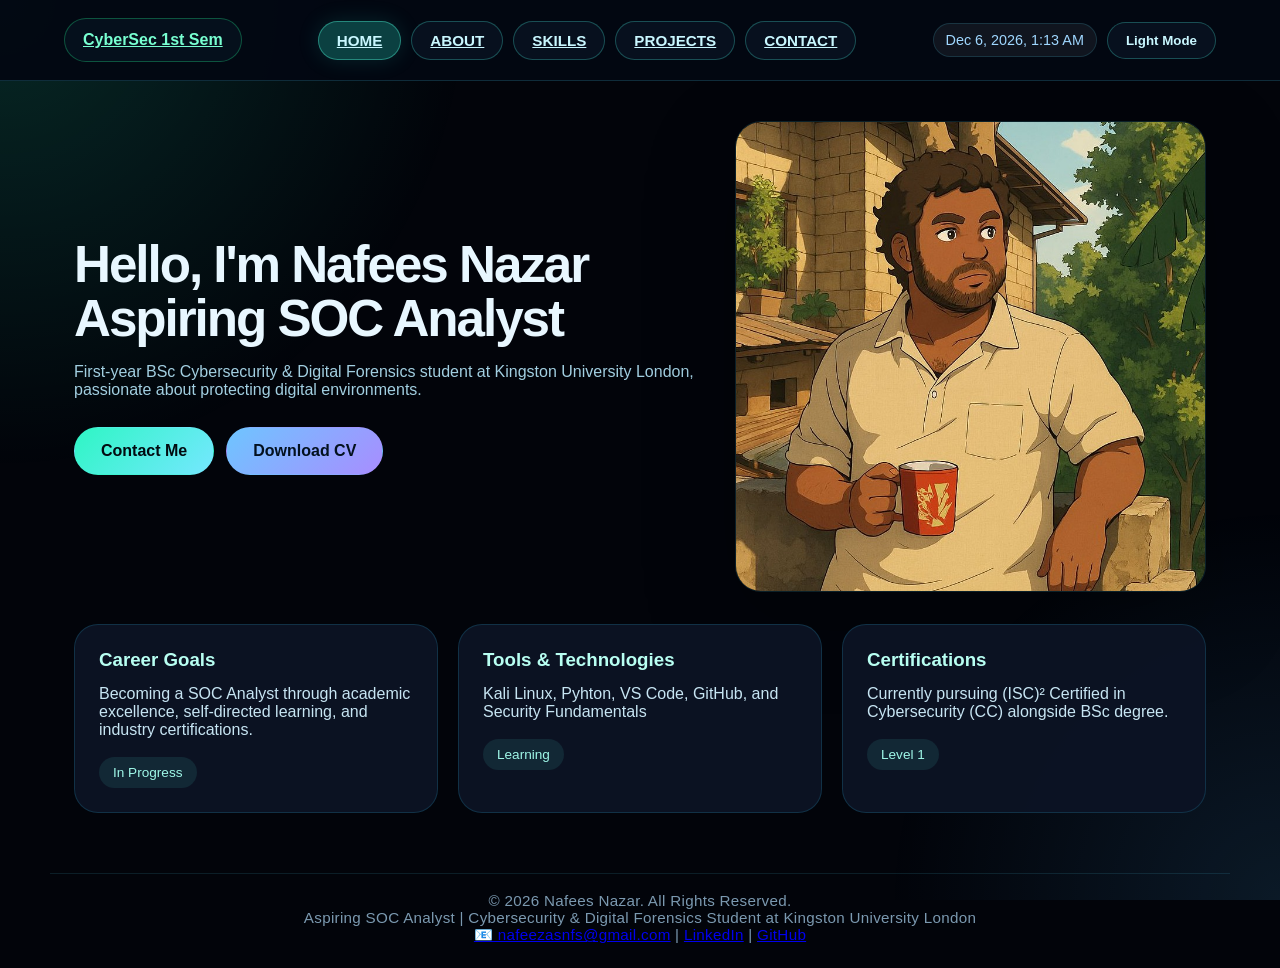
==== index.html @ 64b4a7b0 "finalized the responsive for tab and mobile view" ====
﻿<!DOCTYPE html>
<html lang="en">

<head>
    <meta charset="UTF-8">
    <meta name="viewport" content="width=device-width, initial-scale=1.0">
    <title>Cybersecurity Portfolio - Home</title>
    <link rel="stylesheet" href="./Assets/CSS/style.css">
</head>

<body>
    <header class="navbar-container">
        <nav class="nav_bar">
            <a class="brand" href="home.html">CyberSec 1st Sem</a>
            <button id="menu-toggle" class="menu-toggle" aria-label="Toggle navigation" aria-expanded="false" aria-controls="site-nav">
                <span class="hamburger" aria-hidden="true"></span>
            </button>
            <div class="tab-buttons">
                <a class="tab-button active" aria-current="page" href="home.html">HOME</a>
                <a class="tab-button" href="about.html">ABOUT</a>
                <a class="tab-button" href="skills.html">SKILLS</a>
                <a class="tab-button" href="projects.html">PROJECTS</a>
                <a class="tab-button" href="contact.html">CONTACT</a>
            </div>
            <div class="nav-meta">
                <span id="live-time" class="live-time"></span>
                <button id="theme-toggle" class="theme-button" type="button">Light Mode</button>
            </div>
        </nav>
    </header>
    <div id="nav-overlay" class="nav-overlay" hidden></div>

    <main>
        <section class="hero-section">
            <div class="hero-content">
                <h1>Hello, I'm Nafees Nazar Aspiring SOC Analyst</h1>
                <p>First-year BSc Cybersecurity & Digital Forensics student at Kingston University London, passionate about protecting digital environments.</p>
                <div class="hero-buttons">
                    <a href="contact.html" class="primary-button">Contact Me</a>
                    <a href="Assets/Docs/Nafees_Nazar_CV.docx" class="primary-button secondary-button" download>Download CV</a>
                </div>
            </div>
            <div class="hero-image">
                <img src="Assets/IMG/hero.jpeg" alt="Cybersecurity hero image">
            </div>
        </section>
        <section class="overview-grid">
            <article class="overview-card">
                <h3>Career Goals</h3>
                <p>Becoming a SOC Analyst through academic excellence, self-directed learning, and industry certifications.</p>
                <span class="status-chip">In Progress</span>
            </article>
            <article class="overview-card">
                <h3>Tools & Technologies</h3>
                <p>Kali Linux, Pyhton, VS Code, GitHub, and Security Fundamentals</p>
                <span class="status-chip">Learning</span>
            </article>
            <article class="overview-card">
                <h3>Certifications</h3>
                <p>Currently pursuing (ISC)² Certified in Cybersecurity (CC) alongside BSc degree.</p>
                <span class="status-chip">Level 1</span>
            </article>
        </section>
    </main>

    <footer class="footer">
        <div class="footer-inner">
            <div>
                <p>© 2026 Nafees Nazar. All Rights Reserved.</p>
                <p>Aspiring SOC Analyst | Cybersecurity & Digital Forensics Student at Kingston University London</p>
                <p><a href="mailto:nafeezasnfs@gmail.com">📧 nafeezasnfs@gmail.com</a>  |  
                    <a href="https://linkedin.com/in/nafees-nazar-575b88280" target="_blank" rel="noreferrer">LinkedIn</a>  |  
                    <a href="https://github.com/M-Nafees-Cyber" target="_blank" rel="noreferrer">GitHub</a></p>
            </div>
        </div>
    </footer>

    <script src="./Assets/JS/script.js"></script>
</body>

</html>
---- Assets/CSS/style.css ----
﻿* {
    box-sizing: border-box;
    margin: 0;
    padding: 0;
}

body {
    font-family: 'Ubuntu', sans-serif;
    background: #02040a;
    color: #e8f7ff;
    min-height: 100vh;
    display: flex;
    flex-direction: column;
    overflow-x: hidden;
    scroll-behavior: smooth;
    transition: background 0.4s ease, color 0.4s ease;
}

main {
    flex: 1;
}

body::before {
    content: '';
    position: fixed;
    inset: 0;
    background: radial-gradient(circle at top left, rgba(39, 255, 201, 0.15), transparent 30%),
                radial-gradient(circle at bottom right, rgba(82, 184, 255, 0.12), transparent 25%);
    pointer-events: none;
    transition: background 0.4s ease;
}

body.light-theme {
    background: linear-gradient(180deg, #f8fbff 0%, #dfe8f7 100%);
    color: #0f1729;
}

body.light-theme::before {
    background: radial-gradient(circle at top left, rgba(38, 134, 209, 0.12), transparent 32%),
                radial-gradient(circle at bottom right, rgba(58, 105, 153, 0.12), transparent 30%);
}

body.light-theme .navbar-container {
    background: rgba(255, 255, 255, 0.95);
    border-bottom-color: rgba(38, 130, 190, 0.18);
}

body.light-theme .brand {
    background: #e7f4ff;
    color: #0f3f57;
    border-color: rgba(74, 179, 223, 0.35);
}

body.light-theme .tab-button,
body.light-theme .theme-button,
body.light-theme .tab-link-button,
body.light-theme .primary-button {
    background: rgba(255, 255, 255, 0.92);
    color: #0f1729;
    border-color: rgba(74, 179, 223, 0.28);
}

body.light-theme .tab-button.active {
    background: rgba(181, 224, 245, 0.35);
}

body.light-theme .live-time {
    background: rgba(255, 255, 255, 0.95);
    color: #214b61;
    border-color: rgba(74, 179, 223, 0.2);
}

body.light-theme .tab-button:hover,
body.light-theme .theme-button:hover,
body.light-theme .primary-button:hover,
body.light-theme .tab-link-button:hover {
    background: rgba(74, 179, 223, 0.18);
    box-shadow: 0 0 12px rgba(74, 179, 223, 0.18);
}

body.light-theme .overview-card,
body.light-theme .info-card,
body.light-theme .skill-card,
body.light-theme .project-card,
body.light-theme .contact-form,
body.light-theme .contact-link,
body.light-theme .code-card {
    background: rgba(255, 255, 255, 0.94);
    border-color: rgba(74, 179, 223, 0.16);
    color: #0f1729;
    box-shadow: 0 10px 30px rgba(15, 23, 42, 0.08);
}

body.light-theme .overview-card h3,
body.light-theme .info-card h3,
body.light-theme .skill-card h3,
body.light-theme .project-card h3,
body.light-theme .section-heading h2,
body.light-theme .hero-content h1 {
    color: #0b3b56;
}

body.light-theme .overview-card p,
body.light-theme .info-card p,
body.light-theme .skill-card p,
body.light-theme .project-card p,
body.light-theme .hero-content p,
body.light-theme .section-heading p,
body.light-theme .contact-form label,
body.light-theme .contact-form input,
body.light-theme .contact-form textarea,
body.light-theme .contact-link {
    color: #314a5d;
}

body.light-theme .contact-form input,
body.light-theme .contact-form textarea {
    background: #f8fbff;
    border-color: rgba(74, 179, 223, 0.22);
}

body.light-theme .status-chip {
    background: rgba(74, 179, 223, 0.14);
    color: #0f5c7e;
}

body.light-theme .footer {
    color: #415766;
    border-top-color: rgba(74, 179, 223, 0.12);
}

img {
    max-width: 100%;
    display: block;
}

.navbar-container {
    position: sticky;
    top: 0;
    z-index: 20;
    background: rgba(3, 8, 18, 0.95);
    border-bottom: 1px solid rgba(72, 210, 240, 0.18);
}

.nav_bar {
    display: flex;
    flex-wrap: wrap;
    align-items: center;
    justify-content: space-between;
    gap: 1rem;
    max-width: 1200px;
    margin: 0 auto;
    padding: 18px 24px;
}

/* Mobile/tablet menu toggle - hidden on desktop */
.menu-toggle {
    display: none;
    background: transparent;
    border: 1px solid rgba(255,255,255,0.06);
    color: inherit;
    padding: 8px 10px;
    font-size: 1.25rem;
    border-radius: 8px;
    cursor: pointer;
}

/* Default: ensure tab-buttons visible on desktop */
.tab-buttons { display: flex; }

/* When nav is open on small screens show items (controlled below) */
.nav_bar.open .tab-buttons {
    display: flex;
}

/* Slight layout tweaks for medium/small screens (tablet+mobile) */
@media (max-width: 900px) {
    .menu-toggle {
        display: inline-flex !important;
        align-items: center;
        justify-content: center;
    }

    /* Hide the regular inline nav and convert to stacked panel */
    .tab-buttons {
        display: none;
        width: 100%;
        flex-direction: column;
        gap: 10px;
        margin-top: 12px;
        overflow: hidden;
        max-height: 0;
        transition: max-height 360ms cubic-bezier(.2,.9,.2,1);
    }

    .nav_bar.open .tab-buttons {
        max-height: 520px; /* allows slide-down */
        padding: 12px 0 10px;
        box-shadow: 0 18px 44px rgba(2,8,18,0.62);
        border-radius: 12px;
        background: linear-gradient(180deg, rgba(3,8,18,0.98), rgba(3,8,18,0.92));
        border: 1px solid rgba(72,210,240,0.06);
    }

    .nav_meta,
    .nav-meta {
        display: flex;
        gap: 8px;
        align-items: center;
    }

    .nav_bar {
        align-items: flex-start;
    }

    /* Staggered reveal for nav items */
    .tab-buttons a,
    .tab-buttons button {
        opacity: 0;
        transform: translateY(-6px) scale(0.99);
        transition: transform 320ms cubic-bezier(.2,.9,.2,1), opacity 260ms ease;
        padding: 12px 16px;
        border-radius: 10px;
        background: transparent;
    }

    .nav_bar.open .tab-buttons a,
    .nav_bar.open .tab-buttons button {
        opacity: 1;
        transform: translateY(0) scale(1);
    }

    .nav_bar.open .tab-buttons a:nth-child(1){ transition-delay: 80ms; }
    .nav_bar.open .tab-buttons a:nth-child(2){ transition-delay: 140ms; }
    .nav_bar.open .tab-buttons a:nth-child(3){ transition-delay: 200ms; }
    .nav_bar.open .tab-buttons a:nth-child(4){ transition-delay: 260ms; }
    .nav_bar.open .tab-buttons a:nth-child(5){ transition-delay: 320ms; }
}

@media (max-width: 480px) {
    main {
        padding: 28px 16px 48px;
    }

    .hero-content h1 {
        font-size: clamp(1.6rem, 5vw, 2.4rem);
    }

    .primary-button,
    .tab-button {
        padding: 12px 16px;
        font-size: 0.95rem;
    }
}

.brand {
    background: #05101c;
    border: 1px solid rgba(30, 211, 130, 0.35);
    color: #78ffd1;
    font-size: 1rem;
    font-weight: 700;
    padding: 12px 18px;
    border-radius: 999px;
    cursor: pointer;
}

.tab-buttons {
    display: flex;
    flex-wrap: wrap;
    gap: 10px;
    justify-content: center;
}

.nav-meta {
    display: flex;
    align-items: center;
    gap: 10px;
}

.live-time {
    font-size: 0.9rem;
    color: #9fd7ff;
    padding: 8px 12px;
    border-radius: 999px;
    background: rgba(255, 255, 255, 0.06);
    border: 1px solid rgba(72, 210, 240, 0.16);
}

.tab-button,
.theme-button,
.tab-link-button,
.primary-button {
    border-radius: 999px;
    border: 1px solid rgba(67, 226, 210, 0.3);
    background: rgba(9, 19, 33, 0.82);
    color: #c9f7ff;
    cursor: pointer;
    transition: transform 0.2s ease, background 0.2s ease, box-shadow 0.2s ease;
}

.tab-button {
    padding: 10px 18px;
    font-size: 0.95rem;
    font-weight: 600;
}

.tab-button.active,
.tab-button:hover,
.theme-button:hover,
.primary-button:hover,
.tab-link-button:hover {
    background: rgba(38, 210, 190, 0.18);
    box-shadow: 0 0 22px rgba(38, 210, 190, 0.15);
}

.tab-button.active {
    background: rgba(38, 210, 190, 0.28);
    border-color: rgba(78, 245, 212, 0.4);
}

.theme-button {
    padding: 10px 18px;
    font-weight: 700;
}

.overview-grid {
    display: grid;
    grid-template-columns: repeat(3, minmax(220px, 1fr));
    gap: 20px;
    margin-top: 32px;
}

.overview-card {
    background: rgba(12, 20, 36, 0.95);
    border: 1px solid rgba(45, 190, 230, 0.18);
    border-radius: 24px;
    padding: 24px;
}

.overview-card h3 {
    margin-bottom: 14px;
    color: #b8fff2;
}

.overview-card p {
    color: #c7e5f3;
}

.status-chip {
    display: inline-flex;
    margin-top: 18px;
    padding: 8px 14px;
    border-radius: 999px;
    font-size: 0.85rem;
    background: rgba(66, 199, 184, 0.12);
    color: #9ff7e8;
}

.contact-links {
    display: flex;
    flex-wrap: wrap;
    gap: 12px;
    margin-bottom: 22px;
}

.contact-link {
    display: inline-flex;
    align-items: center;
    padding: 10px 16px;
    border-radius: 999px;
    background: rgba(33, 55, 79, 0.92);
    color: #9bf0ff;
    text-decoration: none;
    border: 1px solid rgba(59, 184, 223, 0.22);
}

.code-card {
    background: rgba(3, 9, 18, 0.94);
    border: 1px solid rgba(36, 146, 200, 0.18);
    border-radius: 20px;
    padding: 22px;
    margin-top: 28px;
}

.code-card pre {
    margin: 0;
    color: #7ef8fd;
    font-family: 'Courier New', monospace;
    font-size: 0.95rem;
    line-height: 1.5;
}

main {
    max-width: 1180px;
    margin: 0 auto;
    padding: 40px 24px 60px;
    position: relative;
}

.tab-section {
    display: none;
    opacity: 0;
    transform: translateY(16px);
    transition: opacity 0.3s ease, transform 0.3s ease;
}

.tab-section.active {
    display: block;
    opacity: 1;
    transform: translateY(0);
}

.hero-section {
    display: grid;
    grid-template-columns: 1.2fr 0.9fr;
    gap: 2rem;
    align-items: center;
}

.hero-content h1 {
    font-size: clamp(2.2rem, 4vw, 3.4rem);
    margin-bottom: 18px;
    line-height: 1.05;
    letter-spacing: -0.04em;
}

.hero-content p {
    max-width: 620px;
    margin-bottom: 28px;
    color: #a2cfe1;
}

.primary-button,
.tab-link-button {
    padding: 14px 26px;
    font-weight: 700;
    color: #020b10;
    background: linear-gradient(135deg, #2ef6c4 0%, #75e7ff 100%);
    border-color: transparent;
    text-decoration: none;
    display: inline-flex;
    align-items: center;
    justify-content: center;
}

.hero-buttons {
    display: flex;
    flex-wrap: wrap;
    gap: 12px;
}

.secondary-button {
    background: linear-gradient(135deg, #6ec5ff 0%, #a88dff 100%);
    color: #03111f;
}

.hero-image {
    border-radius: 26px;
    overflow: hidden;
    box-shadow: 0 28px 90px rgba(0, 0, 0, 0.25);
    border: 1px solid rgba(56, 163, 178, 0.18);
}

.hero-image img {
    display: block;
    width: 100%;
    height: auto;
    object-fit: cover;
}

.section-heading h2 {
    font-size: 2rem;
    margin-bottom: 10px;
    color: #d8ffff;
}

.section-heading p {
    max-width: 760px;
    color: #8faec8;
    margin-bottom: 10px;
}

.info-section {
    margin-top: 50px;
}

.info-grid,
.skill-grid,
.project-grid {
    display: grid;
    gap: 20px;
}

.info-grid {
    grid-template-columns: repeat(2, minmax(220px, 1fr));
}

.skill-grid,
.project-grid {
    grid-template-columns: repeat(3, minmax(220px, 1fr));
}

.info-card,
.skill-card,
.project-card,
.contact-form {
    background: rgba(8, 15, 28, 0.9);
    border: 1px solid rgba(50, 163, 191, 0.14);
    border-radius: 24px;
    padding: 24px;
    box-shadow: 0 20px 60px rgba(0, 0, 0, 0.26);
}

.info-card h3,
.skill-card h3,
.project-card h3 {
    margin-bottom: 14px;
    color: #8ef2d7;
}

.info-card p,
.skill-card p,
.project-card p {
    color: #c7dfee;
}

.contact-section {
    margin-top: 50px;
}

.contact-form {
    display: grid;
    gap: 18px;
    max-width: 680px;
}

.contact-form label {
    font-weight: 700;
    color: #d3f4ff;
}

.contact-form input,
.contact-form textarea {
    width: 100%;
    border: 1px solid rgba(255, 255, 255, 0.08);
    border-radius: 16px;
    background: rgba(2, 8, 18, 0.95);
    color: #eef4ff;
    padding: 16px 18px;
    font-size: 1rem;
}

.contact-form input:focus,
.contact-form textarea:focus {
    outline: none;
    border-color: #35f4d0;
    box-shadow: 0 0 0 3px rgba(53, 244, 208, 0.15);
}

/* Final override media rules to ensure mobile nav hides/shows correctly
   (placed at end so they override earlier non-media rules) */
@media (max-width: 880px) {
    .tab-buttons {
        display: none !important;
    }

    .nav_bar.open .tab-buttons {
        display: flex !important;
        width: 100%;
        flex-direction: column;
        gap: 10px;
        margin-top: 12px;
        padding-bottom: 8px;
    }

    .nav_bar.open .tab-buttons a,
    .nav_bar.open .tab-buttons button {
        width: 100%;
        text-align: center;
        padding: 10px 14px;
    }

    .menu-toggle {
        order: 2;
        margin-left: 8px;
    }

    @keyframes navFadeIn {
        from { opacity: 0; transform: translateY(-6px); }
        to { opacity: 1; transform: translateY(0); }
    }

    .nav_bar.open .tab-buttons {
        animation: navFadeIn 180ms ease;
    }
}

.menu-toggle {
    width: 44px;
    height: 40px;
    display: none; /* hidden by default; shown only on <=1024px */
    align-items: center;
    justify-content: center;
    background: transparent;
    border: 1px solid rgba(255,255,255,0.06);
    border-radius: 10px;
    transition: transform 200ms ease, box-shadow 200ms ease, background 150ms ease;
    -webkit-tap-highlight-color: transparent;
}

.menu-toggle .hamburger {
    position: relative;
    display: block;
    width: 20px;
    height: 2px;
    background-color: #c9f7ff;
    transition: background-color 180ms ease;
}

.menu-toggle .hamburger::before,
.menu-toggle .hamburger::after {
    content: '';
    position: absolute;
    left: 0;
    width: 100%;
    height: 2px;
    background-color: #c9f7ff;
    transition: transform 220ms ease, opacity 180ms ease, background-color 180ms ease;
}

.menu-toggle .hamburger::before { top: -7px; }
.menu-toggle .hamburger::after { top: 7px; }

.menu-toggle.open .hamburger { background: transparent; }
.menu-toggle.open .hamburger::before { transform: translateY(7px) rotate(45deg); }
.menu-toggle.open .hamburger::after { transform: translateY(-7px) rotate(-45deg); }

.nav-overlay {
    position: fixed;
    inset: 0;
    background: rgba(3, 8, 18, 0.6);
    z-index: 14;
    opacity: 0;
    visibility: hidden;
    pointer-events: none;
    transition: opacity 220ms ease, visibility 220ms ease;
}
.nav-overlay.open {
    opacity: 1;
    visibility: visible;
    pointer-events: auto;
}

.menu-toggle:active { transform: scale(0.98); }
.menu-toggle:focus { outline: 2px solid rgba(46, 198, 170, 0.18); box-shadow: 0 4px 18px rgba(46,198,170,0.08); }

/* Ensure overlay sits behind sticky nav but above page */
.navbar-container { z-index: 20; }


.form-message {
    opacity: 0;
    color: #7af2b0;
    transition: opacity 0.25s ease;
}

.form-message.visible {
    opacity: 1;
}

.footer {
    margin: 0 auto;
    max-width: 1180px;
    width: calc(100% - 32px);
    padding: 18px 24px 24px;
    color: #7b99b0;
    border-top: 1px solid rgba(72, 210, 240, 0.12);
    margin-top: auto;
    text-align: center;
}

.footer p {
    margin: 0;
    font-size: 0.95rem;
    letter-spacing: 0.02em;
}

@media (max-width: 960px) {
    .hero-section,
    .overview-grid,
    .info-grid,
    .skill-grid,
    .project-grid {
        grid-template-columns: 1fr;
    }
}

@media (max-width: 640px) {
    .nav_bar {
        flex-direction: column;
        align-items: stretch;
    }

    .tab-buttons {
        justify-content: center;
    }

    .theme-button {
        width: 100%;
    }
}
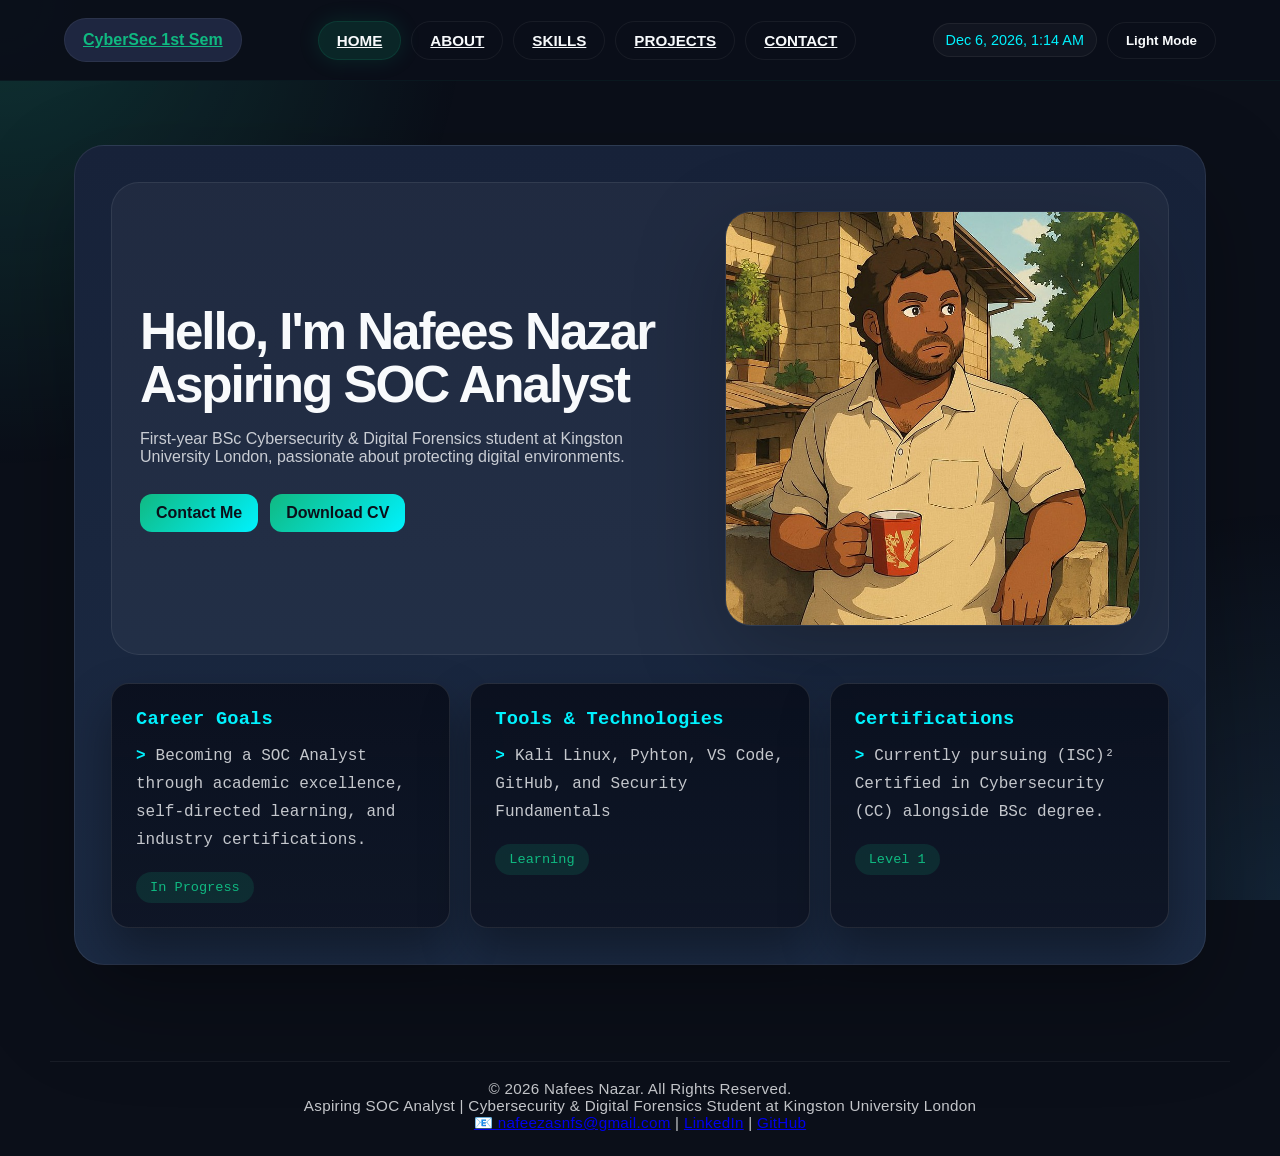
==== commit e3437b26: "Upgraded the cards" ====
--- a/index.html
+++ b/index.html
@@ -31,6 +31,7 @@
     <div id="nav-overlay" class="nav-overlay" hidden></div>
 
     <main>
+        <div class="page-card">
         <section class="hero-section">
             <div class="hero-content">
                 <h1>Hello, I'm Nafees Nazar Aspiring SOC Analyst</h1>
@@ -61,6 +62,7 @@
                 <span class="status-chip">Level 1</span>
             </article>
         </section>
+        </div>
     </main>
 
     <footer class="footer">
--- a/Assets/CSS/style.css
+++ b/Assets/CSS/style.css
@@ -4,10 +4,66 @@
     padding: 0;
 }
 
+/* Theme variables: default = Dark Theme per user palette */
+:root {
+    --bg: #0B0F19; /* Deep Slate */
+    --surface: #1E2640; /* Navy Gray */
+    --card: #1E2640;
+    --text: #F8FAFC; /* Crisp White */
+    --muted-text: rgba(248,250,252,0.78);
+    --accent: #00F2FE; /* Mint Green (cyan) */
+    --accent-2: #10B981; /* Mint Green (emerald) */
+    --nav-bg: rgba(11,15,25,0.96);
+    --nav-border: rgba(16,185,129,0.06);
+    --brand-bg: var(--surface);
+    --brand-text: var(--accent-2);
+    --button-text: #0B0F19;
+    --card-shadow: rgba(0,0,0,0.45);
+    --accent-bg: rgba(0,242,254,0.12);
+    --accent-2-bg: rgba(16,185,129,0.14);
+    --muted-bg: rgba(255,255,255,0.03);
+    --muted-border: rgba(255,255,255,0.06);
+    --accent-outline: rgba(16,185,129,0.18);
+    --bg-decor-1: rgba(39,255,201,0.15);
+    --bg-decor-2: rgba(82,184,255,0.12);
+    --large-shadow-color: rgba(0,0,0,0.25);
+    --overlay-bg: rgba(3,8,18,0.6);
+    --focus-outline: rgba(46,198,170,0.18);
+    --focus-shadow: rgba(46,198,170,0.08);
+}
+
+/* Light theme overrides (user palette) */
+.light-theme {
+    --bg: #F4F6F9; /* Ice Gray */
+    --surface: #FFFFFF; /* Pure White */
+    --card: #FFFFFF;
+    --text: #0F172A; /* Dark Ink */
+    --muted-text: rgba(15,23,42,0.72);
+    --accent: #059669; /* Secure Emerald */
+    --accent-2: #059669;
+    --nav-bg: rgba(244,246,249,0.98);
+    --nav-border: rgba(5,150,105,0.06);
+    --brand-bg: var(--surface);
+    --brand-text: var(--accent);
+    --button-text: #FFFFFF;
+    --card-shadow: rgba(15,23,42,0.06);
+    --accent-bg: rgba(5,150,105,0.12);
+    --accent-2-bg: rgba(5,150,105,0.14);
+    --muted-bg: rgba(15,23,42,0.03);
+    --muted-border: rgba(15,23,42,0.06);
+    --accent-outline: rgba(5,150,105,0.12);
+    --bg-decor-1: rgba(5,150,105,0.06);
+    --bg-decor-2: rgba(82,184,255,0.04);
+    --large-shadow-color: rgba(15,23,42,0.06);
+    --overlay-bg: rgba(15,23,42,0.6);
+    --focus-outline: rgba(5,150,105,0.12);
+    --focus-shadow: rgba(5,150,105,0.06);
+}
+
 body {
     font-family: 'Ubuntu', sans-serif;
-    background: #02040a;
-    color: #e8f7ff;
+    background: var(--bg);
+    color: var(--text);
     min-height: 100vh;
     display: flex;
     flex-direction: column;
@@ -24,110 +80,12 @@
     content: '';
     position: fixed;
     inset: 0;
-    background: radial-gradient(circle at top left, rgba(39, 255, 201, 0.15), transparent 30%),
-                radial-gradient(circle at bottom right, rgba(82, 184, 255, 0.12), transparent 25%);
+    background: radial-gradient(circle at top left, var(--bg-decor-1), transparent 30%),
+                radial-gradient(circle at bottom right, var(--bg-decor-2), transparent 25%);
     pointer-events: none;
     transition: background 0.4s ease;
 }
-
-body.light-theme {
-    background: linear-gradient(180deg, #f8fbff 0%, #dfe8f7 100%);
-    color: #0f1729;
-}
-
-body.light-theme::before {
-    background: radial-gradient(circle at top left, rgba(38, 134, 209, 0.12), transparent 32%),
-                radial-gradient(circle at bottom right, rgba(58, 105, 153, 0.12), transparent 30%);
-}
-
-body.light-theme .navbar-container {
-    background: rgba(255, 255, 255, 0.95);
-    border-bottom-color: rgba(38, 130, 190, 0.18);
-}
-
-body.light-theme .brand {
-    background: #e7f4ff;
-    color: #0f3f57;
-    border-color: rgba(74, 179, 223, 0.35);
-}
-
-body.light-theme .tab-button,
-body.light-theme .theme-button,
-body.light-theme .tab-link-button,
-body.light-theme .primary-button {
-    background: rgba(255, 255, 255, 0.92);
-    color: #0f1729;
-    border-color: rgba(74, 179, 223, 0.28);
-}
-
-body.light-theme .tab-button.active {
-    background: rgba(181, 224, 245, 0.35);
-}
-
-body.light-theme .live-time {
-    background: rgba(255, 255, 255, 0.95);
-    color: #214b61;
-    border-color: rgba(74, 179, 223, 0.2);
-}
-
-body.light-theme .tab-button:hover,
-body.light-theme .theme-button:hover,
-body.light-theme .primary-button:hover,
-body.light-theme .tab-link-button:hover {
-    background: rgba(74, 179, 223, 0.18);
-    box-shadow: 0 0 12px rgba(74, 179, 223, 0.18);
-}
-
-body.light-theme .overview-card,
-body.light-theme .info-card,
-body.light-theme .skill-card,
-body.light-theme .project-card,
-body.light-theme .contact-form,
-body.light-theme .contact-link,
-body.light-theme .code-card {
-    background: rgba(255, 255, 255, 0.94);
-    border-color: rgba(74, 179, 223, 0.16);
-    color: #0f1729;
-    box-shadow: 0 10px 30px rgba(15, 23, 42, 0.08);
-}
-
-body.light-theme .overview-card h3,
-body.light-theme .info-card h3,
-body.light-theme .skill-card h3,
-body.light-theme .project-card h3,
-body.light-theme .section-heading h2,
-body.light-theme .hero-content h1 {
-    color: #0b3b56;
-}
-
-body.light-theme .overview-card p,
-body.light-theme .info-card p,
-body.light-theme .skill-card p,
-body.light-theme .project-card p,
-body.light-theme .hero-content p,
-body.light-theme .section-heading p,
-body.light-theme .contact-form label,
-body.light-theme .contact-form input,
-body.light-theme .contact-form textarea,
-body.light-theme .contact-link {
-    color: #314a5d;
-}
-
-body.light-theme .contact-form input,
-body.light-theme .contact-form textarea {
-    background: #f8fbff;
-    border-color: rgba(74, 179, 223, 0.22);
-}
-
-body.light-theme .status-chip {
-    background: rgba(74, 179, 223, 0.14);
-    color: #0f5c7e;
-}
-
-body.light-theme .footer {
-    color: #415766;
-    border-top-color: rgba(74, 179, 223, 0.12);
-}
+/* Deprecated light-theme specifics removed — color palette now driven by CSS variables above */
 
 img {
     max-width: 100%;
@@ -138,8 +96,8 @@
     position: sticky;
     top: 0;
     z-index: 20;
-    background: rgba(3, 8, 18, 0.95);
-    border-bottom: 1px solid rgba(72, 210, 240, 0.18);
+    background: var(--nav-bg);
+    border-bottom: 1px solid var(--nav-border);
 }
 
 .nav_bar {
@@ -157,14 +115,13 @@
 .menu-toggle {
     display: none;
     background: transparent;
-    border: 1px solid rgba(255,255,255,0.06);
+    border: 1px solid var(--muted-border);
     color: inherit;
     padding: 8px 10px;
     font-size: 1.25rem;
     border-radius: 8px;
     cursor: pointer;
 }
-
 /* Default: ensure tab-buttons visible on desktop */
 .tab-buttons { display: flex; }
 
@@ -196,10 +153,10 @@
     .nav_bar.open .tab-buttons {
         max-height: 520px; /* allows slide-down */
         padding: 12px 0 10px;
-        box-shadow: 0 18px 44px rgba(2,8,18,0.62);
+        box-shadow: 0 18px 44px var(--card-shadow);
         border-radius: 12px;
-        background: linear-gradient(180deg, rgba(3,8,18,0.98), rgba(3,8,18,0.92));
-        border: 1px solid rgba(72,210,240,0.06);
+        background: var(--nav-bg);
+        border: 1px solid var(--nav-border);
     }
 
     .nav_meta,
@@ -254,9 +211,9 @@
 }
 
 .brand {
-    background: #05101c;
-    border: 1px solid rgba(30, 211, 130, 0.35);
-    color: #78ffd1;
+    background: var(--brand-bg);
+    border: 1px solid var(--muted-border);
+    color: var(--brand-text);
     font-size: 1rem;
     font-weight: 700;
     padding: 12px 18px;
@@ -279,11 +236,11 @@
 
 .live-time {
     font-size: 0.9rem;
-    color: #9fd7ff;
+    color: var(--accent);
     padding: 8px 12px;
     border-radius: 999px;
-    background: rgba(255, 255, 255, 0.06);
-    border: 1px solid rgba(72, 210, 240, 0.16);
+    background: var(--muted-bg);
+    border: 1px solid var(--muted-border);
 }
 
 .tab-button,
@@ -291,11 +248,11 @@
 .tab-link-button,
 .primary-button {
     border-radius: 999px;
-    border: 1px solid rgba(67, 226, 210, 0.3);
-    background: rgba(9, 19, 33, 0.82);
-    color: #c9f7ff;
+    border: 1px solid var(--muted-border);
+    background: transparent;
+    color: var(--text);
     cursor: pointer;
-    transition: transform 0.2s ease, background 0.2s ease, box-shadow 0.2s ease;
+    transition: transform 0.18s ease, background 260ms ease, box-shadow 200ms ease;
 }
 
 .tab-button {
@@ -309,13 +266,13 @@
 .theme-button:hover,
 .primary-button:hover,
 .tab-link-button:hover {
-    background: rgba(38, 210, 190, 0.18);
-    box-shadow: 0 0 22px rgba(38, 210, 190, 0.15);
+    background: var(--accent-bg);
+    box-shadow: 0 0 22px var(--accent-2-bg);
 }
 
 .tab-button.active {
-    background: rgba(38, 210, 190, 0.28);
-    border-color: rgba(78, 245, 212, 0.4);
+    background: var(--accent-2-bg);
+    border-color: var(--accent-2-bg);
 }
 
 .theme-button {
@@ -331,19 +288,19 @@
 }
 
 .overview-card {
-    background: rgba(12, 20, 36, 0.95);
-    border: 1px solid rgba(45, 190, 230, 0.18);
+    background: var(--card);
+    border: 1px solid var(--muted-border);
     border-radius: 24px;
     padding: 24px;
 }
 
 .overview-card h3 {
     margin-bottom: 14px;
-    color: #b8fff2;
+    color: var(--accent-2);
 }
 
 .overview-card p {
-    color: #c7e5f3;
+    color: var(--muted-text);
 }
 
 .status-chip {
@@ -352,8 +309,8 @@
     padding: 8px 14px;
     border-radius: 999px;
     font-size: 0.85rem;
-    background: rgba(66, 199, 184, 0.12);
-    color: #9ff7e8;
+    background: var(--accent-2-bg);
+    color: var(--accent-2);
 }
 
 .contact-links {
@@ -368,26 +325,155 @@
     align-items: center;
     padding: 10px 16px;
     border-radius: 999px;
-    background: rgba(33, 55, 79, 0.92);
-    color: #9bf0ff;
+    background: var(--muted-bg);
+    color: var(--accent);
     text-decoration: none;
-    border: 1px solid rgba(59, 184, 223, 0.22);
+    border: 1px solid var(--muted-border);
 }
 
 .code-card {
-    background: rgba(3, 9, 18, 0.94);
-    border: 1px solid rgba(36, 146, 200, 0.18);
+    background: var(--surface);
+    border: 1px solid var(--muted-border);
     border-radius: 20px;
     padding: 22px;
     margin-top: 28px;
 }
-
 .code-card pre {
     margin: 0;
-    color: #7ef8fd;
+    color: var(--accent);
     font-family: 'Courier New', monospace;
     font-size: 0.95rem;
     line-height: 1.5;
+}
+
+    .page-card {
+        background: linear-gradient(180deg, #172239 0%, #1B2A43 100%);
+        border: 1px solid rgba(255,255,255,0.08);
+        border-radius: 30px;
+        box-shadow: 0 38px 100px rgba(0, 0, 0, 0.28);
+        padding: 36px;
+        margin: 24px auto 36px;
+        max-width: 1200px;
+    }
+
+    .page-card section {
+        margin-bottom: 28px;
+    }
+
+    .page-card section:last-child {
+        margin-bottom: 0;
+    }
+
+    .page-card .hero-section {
+        background: rgba(255,255,255,0.04);
+        border: 1px solid rgba(255,255,255,0.08);
+        border-radius: 28px;
+        padding: 28px;
+        box-shadow: inset 0 0 0 rgba(255,255,255,0.02);
+    }
+
+    .page-card .hero-content,
+    .page-card .overview-grid,
+    .page-card .info-grid,
+    .page-card .skill-grid,
+    .page-card .project-grid,
+    .page-card .contact-links,
+    .page-card .contact-form {
+        margin-top: 0;
+    }
+
+/* Terminal-style card used on the home hero */
+.terminal-card {
+    background: linear-gradient(180deg, rgba(6,10,18,0.96), rgba(9,14,22,0.98));
+    border-radius: 12px;
+    padding: 18px 20px;
+    margin-top: 18px;
+    border: 1px solid rgba(255,255,255,0.04);
+    box-shadow: 0 12px 30px rgba(2,6,23,0.6);
+    max-width: 680px;
+    font-family: 'Courier New', monospace;
+}
+
+.term-prompt {
+    color: rgba(180,220,255,0.9);
+    font-weight: 700;
+    margin-bottom: 10px;
+    background: linear-gradient(90deg, rgba(255,255,255,0.02), transparent);
+    padding: 8px 12px;
+    border-radius: 8px;
+}
+
+.term-list {
+    list-style: none;
+    padding: 6px 4px 0 8px;
+    margin: 0;
+}
+
+.term-list li {
+    color: var(--muted-text);
+    padding: 8px 0;
+    display: flex;
+    gap: 10px;
+    align-items: baseline;
+}
+
+.term-list .chev {
+    color: var(--accent);
+    display: inline-block;
+    width: 20px;
+    font-weight: 700;
+}
+
+/* Make overview/info/skill/project cards match the terminal aesthetic */
+.overview-card,
+.info-card,
+.skill-card,
+.project-card {
+    background: linear-gradient(180deg, rgba(10, 16, 30, 0.96), rgba(15, 22, 38, 0.98));
+    border: 1px solid rgba(255,255,255,0.1);
+    border-radius: 18px;
+    padding: 24px;
+    color: var(--muted-text);
+    font-family: 'Courier New', monospace;
+    box-shadow: 0 24px 48px rgba(0, 0, 0, 0.35);
+    transition: transform 0.25s ease, border-color 0.25s ease, box-shadow 0.25s ease;
+}
+
+.overview-card:hover,
+.info-card:hover,
+.skill-card:hover,
+.project-card:hover {
+    transform: translateY(-4px);
+    border-color: rgba(0,242,254,0.2);
+    box-shadow: 0 28px 58px rgba(0, 0, 0, 0.4);
+}
+
+.overview-card h3,
+.info-card h3,
+.skill-card h3,
+.project-card h3 {
+    color: var(--accent);
+    font-weight: 700;
+    margin-bottom: 12px;
+    letter-spacing: 0.01em;
+}
+
+.overview-card p,
+.info-card p,
+.skill-card p,
+.project-card p {
+    margin: 0;
+    line-height: 1.75;
+}
+
+.overview-card p:before,
+.info-card p:before,
+.skill-card p:before,
+.project-card p:before {
+    content: ">";
+    color: var(--accent);
+    margin-right: 10px;
+    font-weight: 700;
 }
 
 main {
@@ -427,15 +513,15 @@
 .hero-content p {
     max-width: 620px;
     margin-bottom: 28px;
-    color: #a2cfe1;
+    color: var(--muted-text);
 }
 
 .primary-button,
 .tab-link-button {
     padding: 14px 26px;
     font-weight: 700;
-    color: #020b10;
-    background: linear-gradient(135deg, #2ef6c4 0%, #75e7ff 100%);
+    color: var(--button-text);
+    background: linear-gradient(135deg, var(--accent) 0%, var(--accent-2) 100%);
     border-color: transparent;
     text-decoration: none;
     display: inline-flex;
@@ -443,6 +529,25 @@
     justify-content: center;
 }
 
+.primary-button:visited,
+.secondary-button:visited,
+.tab-link-button:visited {
+    color: var(--button-text);
+    text-decoration: none;
+    background: linear-gradient(135deg, var(--accent-2) 0%, var(--accent) 100%);
+}
+
+.primary-button:focus,
+.primary-button:active,
+.secondary-button:focus,
+.secondary-button:active,
+.tab-link-button:focus,
+.tab-link-button:active {
+    outline: none;
+    box-shadow: none;
+    background: linear-gradient(135deg, var(--accent-2) 0%, var(--accent) 100%);
+}
+
 .hero-buttons {
     display: flex;
     flex-wrap: wrap;
@@ -450,15 +555,25 @@
 }
 
 .secondary-button {
-    background: linear-gradient(135deg, #6ec5ff 0%, #a88dff 100%);
-    color: #03111f;
+    background: linear-gradient(135deg, var(--accent-2) 0%, var(--accent) 100%);
+    color: var(--button-text);
+}
+
+.primary-button {
+    background: linear-gradient(135deg, var(--accent-2) 0%, var(--accent) 100%);
+    color: var(--button-text);
+    border: none;
+    padding: 10px 16px;
+    border-radius: 12px;
+    cursor: pointer;
+    transition: transform 160ms ease, box-shadow 180ms ease;
 }
 
 .hero-image {
     border-radius: 26px;
     overflow: hidden;
-    box-shadow: 0 28px 90px rgba(0, 0, 0, 0.25);
-    border: 1px solid rgba(56, 163, 178, 0.18);
+    box-shadow: 0 28px 90px var(--large-shadow-color);
+    border: 1px solid var(--muted-border);
 }
 
 .hero-image img {
@@ -471,12 +586,12 @@
 .section-heading h2 {
     font-size: 2rem;
     margin-bottom: 10px;
-    color: #d8ffff;
+    color: var(--text);
 }
 
 .section-heading p {
     max-width: 760px;
-    color: #8faec8;
+    color: var(--muted-text);
     margin-bottom: 10px;
 }
 
@@ -504,24 +619,24 @@
 .skill-card,
 .project-card,
 .contact-form {
-    background: rgba(8, 15, 28, 0.9);
-    border: 1px solid rgba(50, 163, 191, 0.14);
+    background: var(--card);
+    border: 1px solid var(--muted-border);
     border-radius: 24px;
     padding: 24px;
-    box-shadow: 0 20px 60px rgba(0, 0, 0, 0.26);
+    box-shadow: 0 20px 60px var(--card-shadow);
 }
 
 .info-card h3,
 .skill-card h3,
 .project-card h3 {
     margin-bottom: 14px;
-    color: #8ef2d7;
+    color: var(--accent-2);
 }
 
 .info-card p,
 .skill-card p,
 .project-card p {
-    color: #c7dfee;
+    color: var(--muted-text);
 }
 
 .contact-section {
@@ -536,25 +651,33 @@
 
 .contact-form label {
     font-weight: 700;
-    color: #d3f4ff;
+    color: var(--text);
 }
 
 .contact-form input,
 .contact-form textarea {
     width: 100%;
-    border: 1px solid rgba(255, 255, 255, 0.08);
+    border: 1px solid var(--muted-border);
     border-radius: 16px;
-    background: rgba(2, 8, 18, 0.95);
-    color: #eef4ff;
+    background: var(--surface);
+    color: var(--text);
     padding: 16px 18px;
     font-size: 1rem;
+}
+
+.contact-form textarea {
+    resize: none;
+    height: 160px;
+    max-height: 160px;
+    box-sizing: border-box;
+    overflow: auto;
 }
 
 .contact-form input:focus,
 .contact-form textarea:focus {
     outline: none;
-    border-color: #35f4d0;
-    box-shadow: 0 0 0 3px rgba(53, 244, 208, 0.15);
+    border-color: var(--accent-2);
+    box-shadow: 0 0 0 3px var(--accent-2-bg);
 }
 
 /* Final override media rules to ensure mobile nav hides/shows correctly
@@ -602,7 +725,7 @@
     align-items: center;
     justify-content: center;
     background: transparent;
-    border: 1px solid rgba(255,255,255,0.06);
+    border: 1px solid var(--muted-border);
     border-radius: 10px;
     transition: transform 200ms ease, box-shadow 200ms ease, background 150ms ease;
     -webkit-tap-highlight-color: transparent;
@@ -613,7 +736,7 @@
     display: block;
     width: 20px;
     height: 2px;
-    background-color: #c9f7ff;
+    background-color: var(--text);
     transition: background-color 180ms ease;
 }
 
@@ -624,7 +747,7 @@
     left: 0;
     width: 100%;
     height: 2px;
-    background-color: #c9f7ff;
+    background-color: var(--text);
     transition: transform 220ms ease, opacity 180ms ease, background-color 180ms ease;
 }
 
@@ -638,7 +761,7 @@
 .nav-overlay {
     position: fixed;
     inset: 0;
-    background: rgba(3, 8, 18, 0.6);
+    background: var(--overlay-bg);
     z-index: 14;
     opacity: 0;
     visibility: hidden;
@@ -652,7 +775,7 @@
 }
 
 .menu-toggle:active { transform: scale(0.98); }
-.menu-toggle:focus { outline: 2px solid rgba(46, 198, 170, 0.18); box-shadow: 0 4px 18px rgba(46,198,170,0.08); }
+.menu-toggle:focus { outline: 2px solid var(--accent-outline); box-shadow: 0 4px 18px var(--focus-shadow); }
 
 /* Ensure overlay sits behind sticky nav but above page */
 .navbar-container { z-index: 20; }
@@ -660,7 +783,7 @@
 
 .form-message {
     opacity: 0;
-    color: #7af2b0;
+    color: var(--accent-2);
     transition: opacity 0.25s ease;
 }
 
@@ -673,8 +796,8 @@
     max-width: 1180px;
     width: calc(100% - 32px);
     padding: 18px 24px 24px;
-    color: #7b99b0;
-    border-top: 1px solid rgba(72, 210, 240, 0.12);
+    color: var(--muted-text);
+    border-top: 1px solid var(--muted-border);
     margin-top: auto;
     text-align: center;
 }
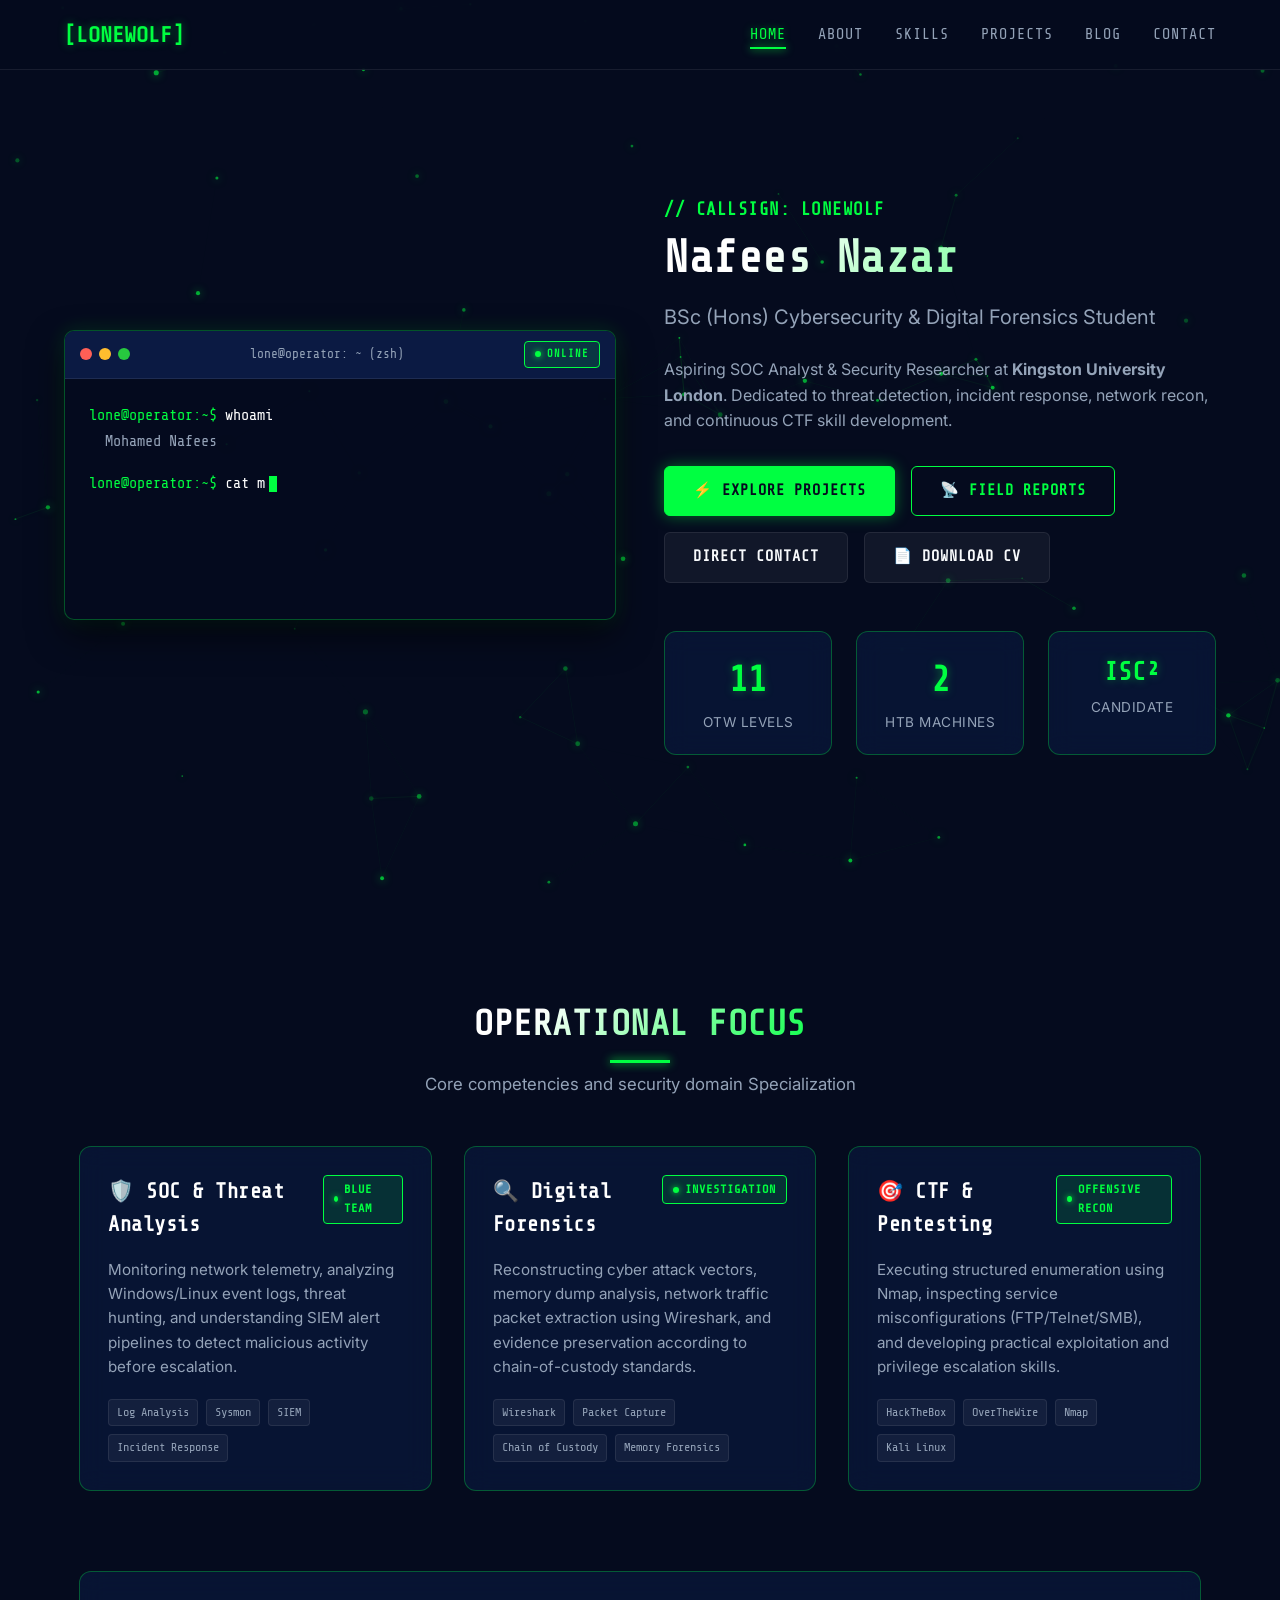
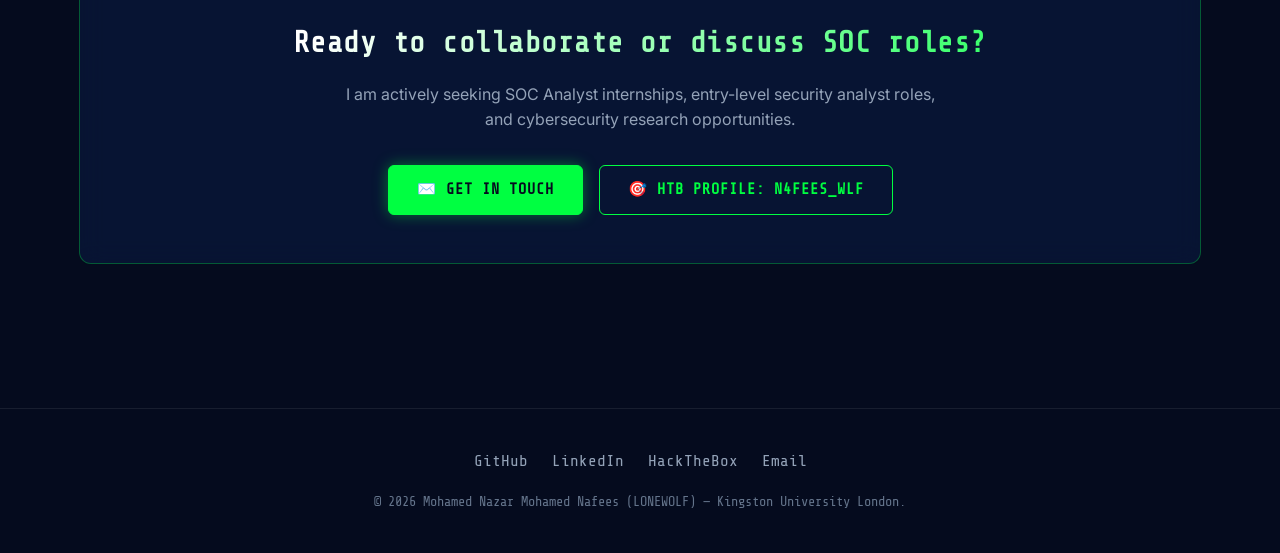
==== commit 14ce2a9b: "upgraded to a new template" ====
--- a/index.html
+++ b/index.html
@@ -1,83 +1,172 @@
 ﻿<!DOCTYPE html>
 <html lang="en">
+<head>
+  <meta charset="UTF-8">
+  <meta name="viewport" content="width=device-width, initial-scale=1.0">
+  <meta name="description" content="Mohamed Nazar Mohamed Nafees (LONEWOLF) — Cybersecurity & Digital Forensics Portfolio. Aspiring SOC Analyst, CTF Player & Security Researcher.">
+  <title>LONEWOLF | Mohamed Nafees — Cybersecurity Portfolio</title>
+  <link rel="stylesheet" href="style.css">
+</head>
+<body>
 
-<head>
-    <meta charset="UTF-8">
-    <meta name="viewport" content="width=device-width, initial-scale=1.0">
-    <title>Cybersecurity Portfolio - Home</title>
-    <link rel="stylesheet" href="./Assets/CSS/style.css">
-</head>
+  <!-- Navigation Bar -->
+  <nav class="navbar">
+    <a href="index.html" class="nav-brand">
+      [LONEWOLF]
+    </a>
+    <ul class="nav-menu">
+      <li><a href="index.html" class="nav-link active">Home</a></li>
+      <li><a href="about.html" class="nav-link">About</a></li>
+      <li><a href="skills.html" class="nav-link">Skills</a></li>
+      <li><a href="projects.html" class="nav-link">Projects</a></li>
+      <li><a href="blog.html" class="nav-link">Blog</a></li>
+      <li><a href="contact.html" class="nav-link">Contact</a></li>
+    </ul>
+    <button class="hamburger" aria-label="Toggle Navigation Menu">&#9776;</button>
+  </nav>
 
-<body>
-    <header class="navbar-container">
-        <nav class="nav_bar">
-            <a class="brand" href="home.html">CyberSec 1st Sem</a>
-            <button id="menu-toggle" class="menu-toggle" aria-label="Toggle navigation" aria-expanded="false" aria-controls="site-nav">
-                <span class="hamburger" aria-hidden="true"></span>
-            </button>
-            <div class="tab-buttons">
-                <a class="tab-button active" aria-current="page" href="home.html">HOME</a>
-                <a class="tab-button" href="about.html">ABOUT</a>
-                <a class="tab-button" href="skills.html">SKILLS</a>
-                <a class="tab-button" href="projects.html">PROJECTS</a>
-                <a class="tab-button" href="contact.html">CONTACT</a>
-            </div>
-            <div class="nav-meta">
-                <span id="live-time" class="live-time"></span>
-                <button id="theme-toggle" class="theme-button" type="button">Light Mode</button>
-            </div>
-        </nav>
-    </header>
-    <div id="nav-overlay" class="nav-overlay" hidden></div>
+  <!-- Hero Section -->
+  <section class="hero-section">
+    <div class="hero-grid">
+      
+      <!-- Left Column: Interactive Terminal Window -->
+      <div class="terminal-window">
+        <div class="terminal-header">
+          <div class="terminal-dots">
+            <span class="dot dot-red"></span>
+            <span class="dot dot-yellow"></span>
+            <span class="dot dot-green"></span>
+          </div>
+          <span class="terminal-title">lone@operator: ~ (zsh)</span>
+          <span class="badge badge-active" style="font-size: 0.65rem;">ONLINE</span>
+        </div>
+        <div class="terminal-body" id="terminal-content">
+          <!-- Terminal script injects typewriter content here -->
+        </div>
+      </div>
 
-    <main>
-        <div class="page-card">
-        <section class="hero-section">
-            <div class="hero-content">
-                <h1>Hello, I'm Nafees Nazar Aspiring SOC Analyst</h1>
-                <p>First-year BSc Cybersecurity & Digital Forensics student at Kingston University London, passionate about protecting digital environments.</p>
-                <div class="hero-buttons">
-                    <a href="contact.html" class="primary-button">Contact Me</a>
-                    <a href="Assets/Docs/Nafees_Nazar_CV.docx" class="primary-button secondary-button" download>Download CV</a>
-                </div>
-            </div>
-            <div class="hero-image">
-                <img src="Assets/IMG/hero.jpeg" alt="Cybersecurity hero image">
-            </div>
-        </section>
-        <section class="overview-grid">
-            <article class="overview-card">
-                <h3>Career Goals</h3>
-                <p>Becoming a SOC Analyst through academic excellence, self-directed learning, and industry certifications.</p>
-                <span class="status-chip">In Progress</span>
-            </article>
-            <article class="overview-card">
-                <h3>Tools & Technologies</h3>
-                <p>Kali Linux, Pyhton, VS Code, GitHub, and Security Fundamentals</p>
-                <span class="status-chip">Learning</span>
-            </article>
-            <article class="overview-card">
-                <h3>Certifications</h3>
-                <p>Currently pursuing (ISC)² Certified in Cybersecurity (CC) alongside BSc degree.</p>
-                <span class="status-chip">Level 1</span>
-            </article>
-        </section>
+      <!-- Right Column: Hero Intro Content -->
+      <div class="hero-content">
+        <h2>// CALLSIGN: LONEWOLF</h2>
+        <h1 class="gradient-text">Nafees Nazar</h1>
+        <p class="hero-subtitle green-text">BSc (Hons) Cybersecurity & Digital Forensics Student</p>
+        <p class="hero-description">
+          Aspiring SOC Analyst & Security Researcher at <strong>Kingston University London</strong>. Dedicated to threat detection, incident response, network recon, and continuous CTF skill development.
+        </p>
+
+        <div class="hero-actions">
+          <a href="projects.html" class="btn btn-primary">⚡ Explore Projects</a>
+          <a href="blog.html" class="btn btn-outline">📡 Field Reports</a>
+          <a href="contact.html" class="btn btn-secondary">Direct Contact</a>
+          <a href="Assets/Docs/Nafees_Nazar_CV.docx" class="btn btn-secondary" download>📄 Download CV</a>
         </div>
-    </main>
 
-    <footer class="footer">
-        <div class="footer-inner">
-            <div>
-                <p>© 2026 Nafees Nazar. All Rights Reserved.</p>
-                <p>Aspiring SOC Analyst | Cybersecurity & Digital Forensics Student at Kingston University London</p>
-                <p><a href="mailto:nafeezasnfs@gmail.com">📧 nafeezasnfs@gmail.com</a>  |  
-                    <a href="https://linkedin.com/in/nafees-nazar-575b88280" target="_blank" rel="noreferrer">LinkedIn</a>  |  
-                    <a href="https://github.com/M-Nafees-Cyber" target="_blank" rel="noreferrer">GitHub</a></p>
-            </div>
+        <!-- Hero Stats Container -->
+        <div class="stats-container">
+          <div class="glass-card stat-card">
+            <div class="stat-number">11</div>
+            <div class="stat-label">OTW Levels</div>
+          </div>
+          <div class="glass-card stat-card">
+            <div class="stat-number">2</div>
+            <div class="stat-label">HTB Machines</div>
+          </div>
+          <div class="glass-card stat-card">
+            <div class="stat-number" style="font-size: 1.6rem;">ISC²</div>
+            <div class="stat-label">Candidate</div>
+          </div>
         </div>
-    </footer>
 
-    <script src="./Assets/JS/script.js"></script>
+      </div>
+
+    </div>
+  </section>
+
+  <!-- Operational Focus Section -->
+  <section class="section">
+    <div class="section-header">
+      <h2 class="section-title gradient-text">OPERATIONAL FOCUS</h2>
+      <p class="section-subtitle">Core competencies and security domain Specialization</p>
+    </div>
+
+    <div class="projects-grid">
+      
+      <div class="glass-card">
+        <div class="project-header">
+          <h3 class="project-title green-text">🛡️ SOC & Threat Analysis</h3>
+          <span class="badge badge-active">BLUE TEAM</span>
+        </div>
+        <p class="project-desc">
+          Monitoring network telemetry, analyzing Windows/Linux event logs, threat hunting, and understanding SIEM alert pipelines to detect malicious activity before escalation.
+        </p>
+        <div class="tag-list">
+          <span class="tag">Log Analysis</span>
+          <span class="tag">Sysmon</span>
+          <span class="tag">SIEM</span>
+          <span class="tag">Incident Response</span>
+        </div>
+      </div>
+
+      <div class="glass-card">
+        <div class="project-header">
+          <h3 class="project-title green-text">🔍 Digital Forensics</h3>
+          <span class="badge badge-active">INVESTIGATION</span>
+        </div>
+        <p class="project-desc">
+          Reconstructing cyber attack vectors, memory dump analysis, network traffic packet extraction using Wireshark, and evidence preservation according to chain-of-custody standards.
+        </p>
+        <div class="tag-list">
+          <span class="tag">Wireshark</span>
+          <span class="tag">Packet Capture</span>
+          <span class="tag">Chain of Custody</span>
+          <span class="tag">Memory Forensics</span>
+        </div>
+      </div>
+
+      <div class="glass-card">
+        <div class="project-header">
+          <h3 class="project-title green-text">🎯 CTF & Pentesting</h3>
+          <span class="badge badge-active">OFFENSIVE RECON</span>
+        </div>
+        <p class="project-desc">
+          Executing structured enumeration using Nmap, inspecting service misconfigurations (FTP/Telnet/SMB), and developing practical exploitation and privilege escalation skills.
+        </p>
+        <div class="tag-list">
+          <span class="tag">HackTheBox</span>
+          <span class="tag">OverTheWire</span>
+          <span class="tag">Nmap</span>
+          <span class="tag">Kali Linux</span>
+        </div>
+      </div>
+
+    </div>
+  </section>
+
+  <!-- Quick CTA Banner -->
+  <section class="section" style="padding-top: 1rem;">
+    <div class="glass-card" style="text-align: center; padding: 3rem 2rem;">
+      <h3 class="gradient-text" style="font-size: 1.8rem; margin-bottom: 1rem;">Ready to collaborate or discuss SOC roles?</h3>
+      <p class="muted-text" style="max-width: 600px; margin: 0 auto 2rem auto;">
+        I am actively seeking SOC Analyst internships, entry-level security analyst roles, and cybersecurity research opportunities.
+      </p>
+      <div style="display: flex; justify-content: center; gap: 1rem; flex-wrap: wrap;">
+        <a href="contact.html" class="btn btn-primary">✉️ Get In Touch</a>
+        <a href="https://app.hackthebox.com/profile/N4fees_WLF" target="_blank" rel="noopener" class="btn btn-outline">🎯 HTB Profile: N4fees_WLF</a>
+      </div>
+    </div>
+  </section>
+
+  <!-- Footer -->
+  <footer class="footer">
+    <div class="footer-socials">
+      <a href="https://github.com/M-Nafees-Cyber" target="_blank" rel="noopener">GitHub</a>
+      <a href="https://linkedin.com/in/nafees-nazar-575b88280" target="_blank" rel="noopener">LinkedIn</a>
+      <a href="https://app.hackthebox.com/profile/N4fees_WLF" target="_blank" rel="noopener">HackTheBox</a>
+      <a href="mailto:nafeezasnfs@gmail.com">Email</a>
+    </div>
+    <p>© 2026 Mohamed Nazar Mohamed Nafees (LONEWOLF) — Kingston University London.</p>
+  </footer>
+
+  <script src="script.js"></script>
 </body>
-
 </html>
--- a/style.css
+++ b/style.css
@@ -0,0 +1,1013 @@
+/* 
+  LONEWOLF Cybersecurity Portfolio — Premium Dark Aesthetic 
+  Theme: Dark Navy (#0D1F4E / #050B1E) & Electric Green (#00FF41)
+  Typography: Share Tech Mono & Inter
+*/
+
+@import url('https://fonts.googleapis.com/css2?family=Inter:wght@300;400;500;600;700&family=Share+Tech+Mono&display=swap');
+
+:root {
+  --bg-deep: #050B1E;
+  --bg-navy: #0D1F4E;
+  --bg-card: rgba(13, 31, 78, 0.45);
+  --bg-card-hover: rgba(16, 38, 96, 0.65);
+  --bg-terminal: rgba(5, 11, 30, 0.9);
+  
+  --accent-green: #00FF41;
+  --accent-green-glow: rgba(0, 255, 65, 0.4);
+  --accent-green-subtle: rgba(0, 255, 65, 0.12);
+  --accent-cyan: #00E5FF;
+  
+  --text-main: #F8FAFC;
+  --text-muted: #94A3B8;
+  --text-dark: #64748B;
+  
+  --border-light: rgba(255, 255, 255, 0.08);
+  --border-neon: rgba(0, 255, 65, 0.3);
+  --border-neon-hover: rgba(0, 255, 65, 0.8);
+  
+  --font-mono: 'Share Tech Mono', monospace;
+  --font-sans: 'Inter', sans-serif;
+  
+  --transition-fast: 0.2s ease;
+  --transition-normal: 0.3s ease;
+}
+
+/* Reset & Base Styles */
+* {
+  margin: 0;
+  padding: 0;
+  box-sizing: border-box;
+}
+
+html {
+  scroll-behavior: smooth;
+  font-size: 16px;
+}
+
+body {
+  background-color: var(--bg-deep);
+  color: var(--text-main);
+  font-family: var(--font-sans);
+  line-height: 1.6;
+  overflow-x: hidden;
+  position: relative;
+  min-height: 100vh;
+}
+
+/* Custom Scrollbar */
+::-webkit-scrollbar {
+  width: 8px;
+}
+
+::-webkit-scrollbar-track {
+  background: var(--bg-deep);
+}
+
+::-webkit-scrollbar-thumb {
+  background: rgba(0, 255, 65, 0.3);
+  border-radius: 4px;
+  border: 1px solid var(--border-neon);
+}
+
+::-webkit-scrollbar-thumb:hover {
+  background: var(--accent-green);
+  box-shadow: 0 0 10px var(--accent-green);
+}
+
+/* Background Particle Canvas */
+#bg-canvas {
+  position: fixed;
+  top: 0;
+  left: 0;
+  width: 100%;
+  height: 100%;
+  z-index: -1;
+  pointer-events: none;
+}
+
+/* Typography Utilities */
+h1, h2, h3, h4, h5, h6, .font-mono {
+  font-family: var(--font-mono);
+  letter-spacing: 0.5px;
+}
+
+.gradient-text {
+  background: linear-gradient(135deg, #FFFFFF 20%, var(--accent-green) 100%);
+  -webkit-background-clip: text;
+  -webkit-text-fill-color: transparent;
+}
+
+.green-text {
+  color: var(--accent-green);
+}
+
+.muted-text {
+  color: var(--text-muted);
+}
+
+/* Navigation Bar */
+.navbar {
+  position: fixed;
+  top: 0;
+  left: 0;
+  width: 100%;
+  height: 70px;
+  background: rgba(5, 11, 30, 0.85);
+  backdrop-filter: blur(16px);
+  -webkit-backdrop-filter: blur(16px);
+  border-bottom: 1px solid var(--border-light);
+  z-index: 1000;
+  display: flex;
+  justify-content: space-between;
+  align-items: center;
+  padding: 0 5%;
+  transition: border-color var(--transition-normal);
+}
+
+.navbar.scrolled {
+  border-bottom-color: var(--border-neon);
+  box-shadow: 0 4px 20px rgba(0, 0, 0, 0.5);
+}
+
+.nav-brand {
+  font-family: var(--font-mono);
+  font-size: 1.4rem;
+  font-weight: 700;
+  color: var(--accent-green);
+  text-decoration: none;
+  display: flex;
+  align-items: center;
+  gap: 8px;
+  text-shadow: 0 0 10px var(--accent-green-glow);
+}
+
+.nav-brand span {
+  color: #FFFFFF;
+}
+
+.nav-menu {
+  display: flex;
+  align-items: center;
+  gap: 2rem;
+  list-style: none;
+}
+
+.nav-link {
+  font-family: var(--font-mono);
+  font-size: 0.95rem;
+  color: var(--text-muted);
+  text-decoration: none;
+  text-transform: uppercase;
+  letter-spacing: 1px;
+  position: relative;
+  padding: 6px 0;
+  transition: color var(--transition-fast);
+}
+
+.nav-link:hover, .nav-link.active {
+  color: var(--accent-green);
+  text-shadow: 0 0 8px var(--accent-green-glow);
+}
+
+.nav-link::after {
+  content: '';
+  position: absolute;
+  bottom: 0;
+  left: 0;
+  width: 0%;
+  height: 2px;
+  background: var(--accent-green);
+  box-shadow: 0 0 8px var(--accent-green);
+  transition: width var(--transition-normal);
+}
+
+.nav-link:hover::after, .nav-link.active::after {
+  width: 100%;
+}
+
+.hamburger {
+  display: none;
+  cursor: pointer;
+  background: none;
+  border: none;
+  color: var(--accent-green);
+  font-size: 1.5rem;
+}
+
+/* Glassmorphism Card System */
+.glass-card {
+  background: var(--bg-card);
+  backdrop-filter: blur(12px);
+  -webkit-backdrop-filter: blur(12px);
+  border: 1px solid var(--border-neon);
+  border-radius: 12px;
+  padding: 1.75rem;
+  position: relative;
+  overflow: hidden;
+  transition: transform var(--transition-normal), border-color var(--transition-normal), box-shadow var(--transition-normal);
+}
+
+.glass-card::before {
+  content: '';
+  position: absolute;
+  top: 0;
+  left: -100%;
+  width: 100%;
+  height: 100%;
+  background: linear-gradient(90deg, transparent, rgba(0, 255, 65, 0.05), transparent);
+  transition: left 0.6s ease;
+}
+
+.glass-card:hover::before {
+  left: 100%;
+}
+
+.glass-card:hover {
+  transform: translateY(-6px);
+  border-color: var(--accent-green);
+  box-shadow: 0 10px 30px rgba(0, 255, 65, 0.2);
+}
+
+/* Buttons */
+.btn {
+  display: inline-flex;
+  align-items: center;
+  justify-content: center;
+  gap: 8px;
+  font-family: var(--font-mono);
+  font-size: 0.95rem;
+  font-weight: 600;
+  text-transform: uppercase;
+  letter-spacing: 1px;
+  padding: 0.75rem 1.75rem;
+  border-radius: 6px;
+  text-decoration: none;
+  cursor: pointer;
+  transition: all var(--transition-normal);
+}
+
+.btn-primary {
+  background: var(--accent-green);
+  color: #050B1E;
+  border: 1px solid var(--accent-green);
+  box-shadow: 0 0 15px var(--accent-green-glow);
+}
+
+.btn-primary:hover {
+  background: #00E53A;
+  box-shadow: 0 0 25px rgba(0, 255, 65, 0.6);
+  transform: translateY(-2px);
+}
+
+.btn-outline {
+  background: transparent;
+  color: var(--accent-green);
+  border: 1px solid var(--accent-green);
+}
+
+.btn-outline:hover {
+  background: var(--accent-green-subtle);
+  box-shadow: 0 0 15px var(--accent-green-glow);
+  transform: translateY(-2px);
+}
+
+.btn-secondary {
+  background: rgba(255, 255, 255, 0.05);
+  color: var(--text-main);
+  border: 1px solid var(--border-light);
+}
+
+.btn-secondary:hover {
+  border-color: var(--text-muted);
+  background: rgba(255, 255, 255, 0.1);
+  transform: translateY(-2px);
+}
+
+/* Badges & Tags */
+.badge {
+  display: inline-flex;
+  align-items: center;
+  gap: 6px;
+  font-family: var(--font-mono);
+  font-size: 0.75rem;
+  font-weight: 600;
+  text-transform: uppercase;
+  letter-spacing: 1px;
+  padding: 4px 10px;
+  border-radius: 4px;
+}
+
+.badge-active {
+  background: var(--accent-green-subtle);
+  border: 1px solid var(--accent-green);
+  color: var(--accent-green);
+}
+
+.badge-active::before {
+  content: '';
+  width: 6px;
+  height: 6px;
+  background: var(--accent-green);
+  border-radius: 50%;
+  box-shadow: 0 0 6px var(--accent-green);
+  animation: pulse-dot 1.8s infinite;
+}
+
+.tag-list {
+  display: flex;
+  flex-wrap: wrap;
+  gap: 8px;
+  margin-top: 1rem;
+}
+
+.tag {
+  font-family: var(--font-mono);
+  font-size: 0.75rem;
+  background: rgba(255, 255, 255, 0.05);
+  border: 1px solid var(--border-light);
+  color: var(--text-muted);
+  padding: 3px 8px;
+  border-radius: 4px;
+}
+
+/* Section Containers */
+.section {
+  padding: 6rem 5% 4rem 5%;
+  max-width: 1250px;
+  margin: 0 auto;
+}
+
+.section-header {
+  margin-bottom: 3rem;
+  text-align: center;
+}
+
+.section-title {
+  font-size: 2.2rem;
+  font-weight: 700;
+  margin-bottom: 0.5rem;
+  position: relative;
+  display: inline-block;
+}
+
+.section-title::after {
+  content: '';
+  display: block;
+  width: 60px;
+  height: 3px;
+  background: var(--accent-green);
+  margin: 8px auto 0 auto;
+  box-shadow: 0 0 10px var(--accent-green);
+}
+
+.section-subtitle {
+  color: var(--text-muted);
+  font-size: 1.05rem;
+}
+
+/* Hero Section (index.html) */
+.hero-section {
+  min-height: 100vh;
+  display: flex;
+  align-items: center;
+  justify-content: center;
+  padding: 90px 5% 40px 5%;
+  max-width: 1300px;
+  margin: 0 auto;
+}
+
+.hero-grid {
+  display: grid;
+  grid-template-columns: 1fr 1fr;
+  gap: 3rem;
+  align-items: center;
+  width: 100%;
+}
+
+/* Terminal Window Component */
+.terminal-window {
+  background: var(--bg-terminal);
+  border: 1px solid var(--border-neon);
+  border-radius: 10px;
+  box-shadow: 0 15px 35px rgba(0, 0, 0, 0.6), 0 0 20px rgba(0, 255, 65, 0.15);
+  overflow: hidden;
+  font-family: var(--font-mono);
+}
+
+.terminal-header {
+  background: rgba(13, 31, 78, 0.8);
+  padding: 10px 15px;
+  display: flex;
+  align-items: center;
+  justify-content: space-between;
+  border-bottom: 1px solid var(--border-light);
+}
+
+.terminal-dots {
+  display: flex;
+  gap: 7px;
+}
+
+.dot {
+  width: 12px;
+  height: 12px;
+  border-radius: 50%;
+}
+
+.dot-red { background: #FF5F56; }
+.dot-yellow { background: #FFBD2E; }
+.dot-green { background: #27C93F; }
+
+.terminal-title {
+  font-size: 0.8rem;
+  color: var(--text-muted);
+}
+
+.terminal-body {
+  padding: 1.5rem;
+  font-size: 0.95rem;
+  line-height: 1.7;
+  color: var(--text-main);
+  min-height: 240px;
+}
+
+.terminal-prompt {
+  color: var(--accent-green);
+}
+
+.terminal-cmd {
+  color: #FFFFFF;
+}
+
+.terminal-output {
+  color: var(--text-muted);
+  margin-left: 1rem;
+  margin-bottom: 1rem;
+}
+
+.terminal-output-highlight {
+  color: var(--accent-cyan);
+  font-weight: 600;
+}
+
+.cursor {
+  display: inline-block;
+  width: 8px;
+  height: 16px;
+  background: var(--accent-green);
+  margin-left: 4px;
+  animation: blink 1s infinite;
+  vertical-align: middle;
+}
+
+@keyframes blink {
+  0%, 49% { opacity: 1; }
+  50%, 100% { opacity: 0; }
+}
+
+@keyframes pulse-dot {
+  0% { transform: scale(0.95); box-shadow: 0 0 0 0 rgba(0, 255, 65, 0.7); }
+  70% { transform: scale(1); box-shadow: 0 0 0 8px rgba(0, 255, 65, 0); }
+  100% { transform: scale(0.95); box-shadow: 0 0 0 0 rgba(0, 255, 65, 0); }
+}
+
+/* Hero Right Content */
+.hero-content h2 {
+  font-size: 1.1rem;
+  color: var(--accent-green);
+  margin-bottom: 0.5rem;
+  text-transform: uppercase;
+}
+
+.hero-content h1 {
+  font-size: 2.8rem;
+  font-weight: 700;
+  line-height: 1.2;
+  margin-bottom: 1rem;
+}
+
+.hero-subtitle {
+  font-size: 1.25rem;
+  color: var(--text-muted);
+  margin-bottom: 1.5rem;
+}
+
+.hero-description {
+  color: var(--text-muted);
+  font-size: 1rem;
+  margin-bottom: 2rem;
+}
+
+.hero-actions {
+  display: flex;
+  gap: 1rem;
+  flex-wrap: wrap;
+}
+
+/* Hero Stats Bar */
+.stats-container {
+  display: grid;
+  grid-template-columns: repeat(3, 1fr);
+  gap: 1.5rem;
+  margin-top: 3rem;
+  width: 100%;
+}
+
+.stat-card {
+  text-align: center;
+  padding: 1.25rem 1rem;
+}
+
+.stat-number {
+  font-family: var(--font-mono);
+  font-size: 2.2rem;
+  font-weight: 700;
+  color: var(--accent-green);
+  text-shadow: 0 0 10px var(--accent-green-glow);
+}
+
+.stat-label {
+  font-size: 0.85rem;
+  color: var(--text-muted);
+  text-transform: uppercase;
+  letter-spacing: 0.5px;
+  margin-top: 4px;
+}
+
+/* Project Cards Grid (projects.html) */
+.projects-grid {
+  display: grid;
+  grid-template-columns: repeat(auto-fit, minmax(340px, 1fr));
+  gap: 2rem;
+}
+
+.project-card {
+  display: flex;
+  flex-direction: column;
+  height: 100%;
+}
+
+.project-header {
+  display: flex;
+  justify-content: space-between;
+  align-items: flex-start;
+  margin-bottom: 1rem;
+}
+
+.project-title {
+  font-size: 1.3rem;
+  color: #FFFFFF;
+}
+
+.project-desc {
+  color: var(--text-muted);
+  font-size: 0.95rem;
+  margin-bottom: 1.25rem;
+  flex-grow: 1;
+}
+
+/* Code Output Block */
+.code-block {
+  background: var(--bg-terminal);
+  border: 1px solid var(--border-light);
+  border-left: 3px solid var(--accent-green);
+  border-radius: 6px;
+  padding: 1rem;
+  font-family: var(--font-mono);
+  font-size: 0.85rem;
+  color: var(--accent-green);
+  margin-bottom: 1.25rem;
+  overflow-x: auto;
+  white-space: pre-wrap;
+  line-height: 1.5;
+}
+
+.project-footer {
+  margin-top: auto;
+  padding-top: 1rem;
+  border-top: 1px solid var(--border-light);
+  display: flex;
+  justify-content: space-between;
+  align-items: center;
+}
+
+.project-link {
+  font-family: var(--font-mono);
+  font-size: 0.9rem;
+  color: var(--accent-green);
+  text-decoration: none;
+  display: inline-flex;
+  align-items: center;
+  gap: 5px;
+  transition: gap var(--transition-fast);
+}
+
+.project-link:hover {
+  gap: 10px;
+  text-shadow: 0 0 8px var(--accent-green-glow);
+}
+
+/* Blog Page (blog.html) */
+.blog-filters {
+  display: flex;
+  justify-content: center;
+  gap: 10px;
+  flex-wrap: wrap;
+  margin-bottom: 2.5rem;
+}
+
+.filter-btn {
+  font-family: var(--font-mono);
+  font-size: 0.85rem;
+  padding: 8px 18px;
+  background: rgba(13, 31, 78, 0.5);
+  border: 1px solid var(--border-light);
+  color: var(--text-muted);
+  border-radius: 20px;
+  cursor: pointer;
+  transition: all var(--transition-fast);
+}
+
+.filter-btn:hover, .filter-btn.active {
+  background: var(--accent-green-subtle);
+  border-color: var(--accent-green);
+  color: var(--accent-green);
+  box-shadow: 0 0 12px var(--accent-green-glow);
+}
+
+.blog-grid {
+  display: grid;
+  grid-template-columns: repeat(3, 1fr);
+  gap: 2rem;
+}
+
+.blog-card {
+  display: flex;
+  flex-direction: column;
+  cursor: pointer;
+}
+
+.blog-card-meta {
+  display: flex;
+  justify-content: space-between;
+  align-items: center;
+  font-size: 0.8rem;
+  color: var(--text-dark);
+  margin-bottom: 0.75rem;
+}
+
+.blog-card-title {
+  font-size: 1.25rem;
+  color: #FFFFFF;
+  margin-bottom: 0.75rem;
+  line-height: 1.3;
+}
+
+.blog-card-excerpt {
+  color: var(--text-muted);
+  font-size: 0.9rem;
+  margin-bottom: 1.25rem;
+  flex-grow: 1;
+}
+
+.blog-card-footer {
+  display: flex;
+  justify-content: space-between;
+  align-items: center;
+  margin-top: auto;
+}
+
+.blog-placeholder-banner {
+  margin-top: 4rem;
+  text-align: center;
+  padding: 2rem;
+  border: 1px dashed var(--border-neon);
+  border-radius: 8px;
+  color: var(--text-muted);
+  font-family: var(--font-mono);
+}
+
+/* Skills Page (skills.html) */
+.skills-grid {
+  display: grid;
+  grid-template-columns: repeat(auto-fit, minmax(300px, 1fr));
+  gap: 2rem;
+}
+
+.skill-category-title {
+  font-size: 1.2rem;
+  color: var(--accent-green);
+  margin-bottom: 1.25rem;
+  display: flex;
+  align-items: center;
+  gap: 10px;
+}
+
+.skill-item {
+  margin-bottom: 1rem;
+}
+
+.skill-info {
+  display: flex;
+  justify-content: space-between;
+  margin-bottom: 4px;
+  font-family: var(--font-mono);
+  font-size: 0.9rem;
+}
+
+.skill-bar {
+  height: 6px;
+  background: rgba(255, 255, 255, 0.08);
+  border-radius: 3px;
+  overflow: hidden;
+}
+
+.skill-progress {
+  height: 100%;
+  background: linear-gradient(90deg, var(--bg-navy), var(--accent-green));
+  box-shadow: 0 0 10px var(--accent-green-glow);
+  border-radius: 3px;
+}
+
+.cert-card-grid {
+  display: grid;
+  grid-template-columns: repeat(auto-fit, minmax(240px, 1fr));
+  gap: 1.5rem;
+  margin-top: 1.5rem;
+}
+
+.cert-item {
+  background: rgba(5, 11, 30, 0.6);
+  border: 1px solid var(--border-neon);
+  padding: 1.25rem;
+  border-radius: 8px;
+  text-align: center;
+}
+
+.cert-val {
+  font-family: var(--font-mono);
+  font-size: 1.4rem;
+  font-weight: 700;
+  color: var(--accent-green);
+  margin-top: 6px;
+}
+
+/* About Page (about.html) */
+.about-grid {
+  display: grid;
+  grid-template-columns: 1fr 1.5fr;
+  gap: 3rem;
+  align-items: start;
+}
+
+.profile-box {
+  text-align: center;
+  padding: 2.5rem 1.5rem;
+}
+
+.profile-avatar {
+  width: 140px;
+  height: 140px;
+  border-radius: 50%;
+  border: 2px solid var(--accent-green);
+  box-shadow: 0 0 25px var(--accent-green-glow);
+  margin: 0 auto 1.5rem auto;
+  display: flex;
+  align-items: center;
+  justify-content: center;
+  font-family: var(--font-mono);
+  font-size: 3rem;
+  color: var(--accent-green);
+  background: rgba(5, 11, 30, 0.8);
+}
+
+.profile-meta-list {
+  text-align: left;
+  list-style: none;
+  margin-top: 1.5rem;
+  display: flex;
+  flex-direction: column;
+  gap: 10px;
+  font-size: 0.9rem;
+}
+
+.profile-meta-item {
+  display: flex;
+  justify-content: space-between;
+  border-bottom: 1px dashed var(--border-light);
+  padding-bottom: 6px;
+}
+
+.profile-meta-label {
+  color: var(--text-dark);
+  font-family: var(--font-mono);
+}
+
+.profile-meta-val {
+  color: var(--text-main);
+}
+
+/* Contact Page (contact.html) */
+.contact-grid {
+  display: grid;
+  grid-template-columns: 1fr 1.2fr;
+  gap: 3rem;
+}
+
+.contact-info-card {
+  display: flex;
+  align-items: center;
+  gap: 1.25rem;
+  margin-bottom: 1.25rem;
+  text-decoration: none;
+  color: inherit;
+}
+
+.contact-icon {
+  width: 50px;
+  height: 50px;
+  border-radius: 8px;
+  background: var(--accent-green-subtle);
+  border: 1px solid var(--accent-green);
+  display: flex;
+  align-items: center;
+  justify-content: center;
+  font-size: 1.3rem;
+  color: var(--accent-green);
+}
+
+.contact-form .form-group {
+  margin-bottom: 1.25rem;
+}
+
+.form-label {
+  display: block;
+  font-family: var(--font-mono);
+  font-size: 0.85rem;
+  color: var(--text-muted);
+  margin-bottom: 6px;
+}
+
+.form-input, .form-textarea {
+  width: 100%;
+  background: rgba(5, 11, 30, 0.7);
+  border: 1px solid var(--border-light);
+  border-radius: 6px;
+  padding: 0.85rem 1rem;
+  color: #FFFFFF;
+  font-family: var(--font-sans);
+  font-size: 0.95rem;
+  transition: border-color var(--transition-fast), box-shadow var(--transition-fast);
+}
+
+.form-input:focus, .form-textarea:focus {
+  outline: none;
+  border-color: var(--accent-green);
+  box-shadow: 0 0 12px var(--accent-green-glow);
+}
+
+.form-textarea {
+  resize: vertical;
+  min-height: 140px;
+}
+
+/* Blog Post Modal Overlay */
+.modal-overlay {
+  position: fixed;
+  top: 0;
+  left: 0;
+  width: 100%;
+  height: 100%;
+  background: rgba(5, 11, 30, 0.85);
+  backdrop-filter: blur(16px);
+  z-index: 2000;
+  display: flex;
+  align-items: center;
+  justify-content: center;
+  opacity: 0;
+  pointer-events: none;
+  transition: opacity var(--transition-normal);
+  padding: 2rem;
+}
+
+.modal-overlay.active {
+  opacity: 1;
+  pointer-events: auto;
+}
+
+.modal-content {
+  background: var(--bg-navy);
+  border: 1px solid var(--accent-green);
+  box-shadow: 0 0 40px rgba(0, 255, 65, 0.25);
+  border-radius: 12px;
+  max-width: 750px;
+  width: 100%;
+  max-height: 85vh;
+  overflow-y: auto;
+  padding: 2.5rem;
+  position: relative;
+}
+
+.modal-close {
+  position: absolute;
+  top: 20px;
+  right: 20px;
+  background: transparent;
+  border: none;
+  color: var(--text-muted);
+  font-size: 1.5rem;
+  cursor: pointer;
+}
+
+.modal-close:hover {
+  color: var(--accent-green);
+}
+
+/* Footer Component */
+.footer {
+  border-top: 1px solid var(--border-light);
+  padding: 2.5rem 5%;
+  margin-top: 5rem;
+  text-align: center;
+  font-family: var(--font-mono);
+  font-size: 0.85rem;
+  color: var(--text-dark);
+}
+
+.footer-socials {
+  display: flex;
+  justify-content: center;
+  gap: 1.5rem;
+  margin-bottom: 1rem;
+}
+
+.footer-socials a {
+  color: var(--text-muted);
+  text-decoration: none;
+  font-size: 1rem;
+  transition: color var(--transition-fast);
+}
+
+.footer-socials a:hover {
+  color: var(--accent-green);
+}
+
+/* Animations for Scroll Observer */
+.fade-in {
+  opacity: 0;
+  transform: translateY(20px);
+  transition: opacity 0.6s ease-out, transform 0.6s ease-out;
+}
+
+.fade-in.visible {
+  opacity: 1;
+  transform: translateY(0);
+}
+
+/* Responsive Media Queries */
+@media (max-width: 1024px) {
+  .blog-grid {
+    grid-template-columns: repeat(2, 1fr);
+  }
+}
+
+@media (max-width: 768px) {
+  .hero-grid, .about-grid, .contact-grid {
+    grid-template-columns: 1fr;
+  }
+  
+  .hero-section {
+    padding-top: 100px;
+  }
+  
+  .stats-container {
+    grid-template-columns: 1fr;
+  }
+  
+  .blog-grid {
+    grid-template-columns: 1fr;
+  }
+  
+  .hamburger {
+    display: block;
+  }
+  
+  .nav-menu {
+    position: fixed;
+    top: 70px;
+    left: -100%;
+    width: 100%;
+    height: calc(100vh - 70px);
+    background: rgba(5, 11, 30, 0.98);
+    backdrop-filter: blur(20px);
+    flex-direction: column;
+    justify-content: center;
+    gap: 2.5rem;
+    transition: left var(--transition-normal);
+  }
+  
+  .nav-menu.active {
+    left: 0;
+  }
+}
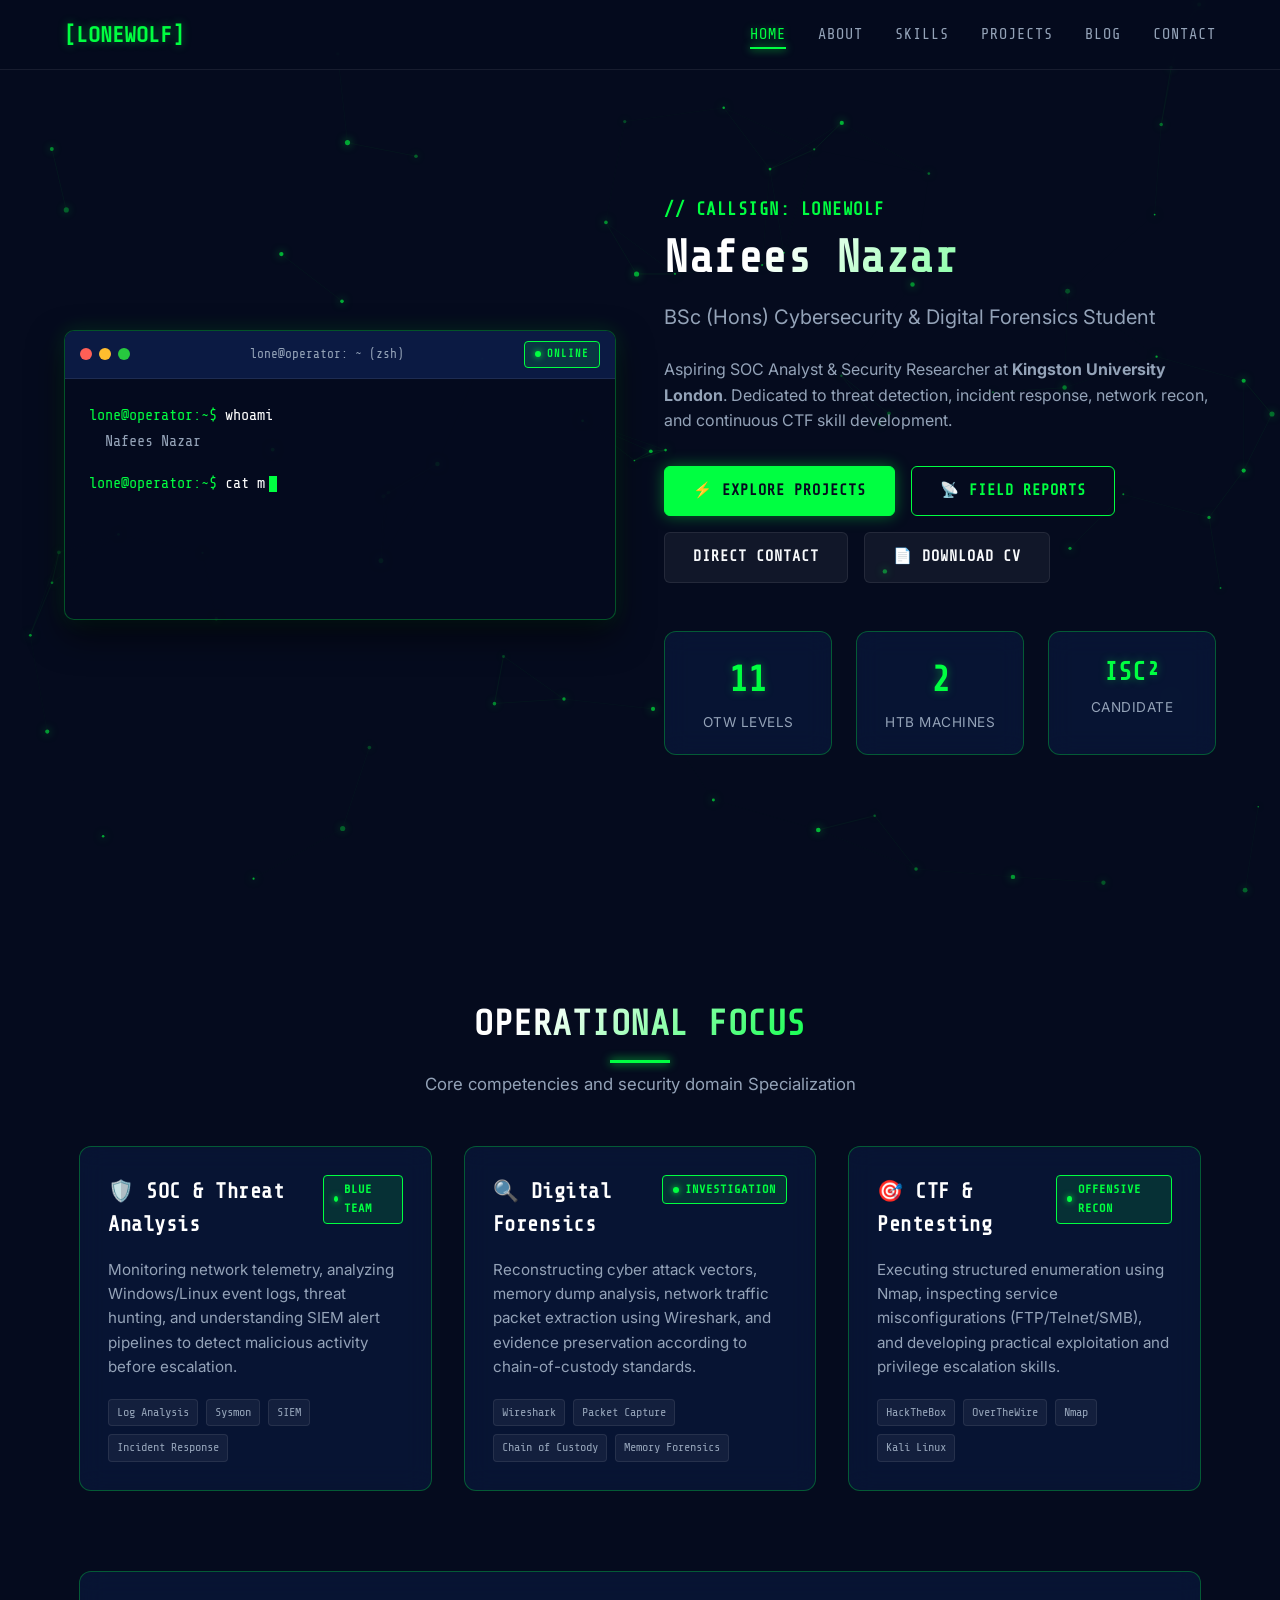
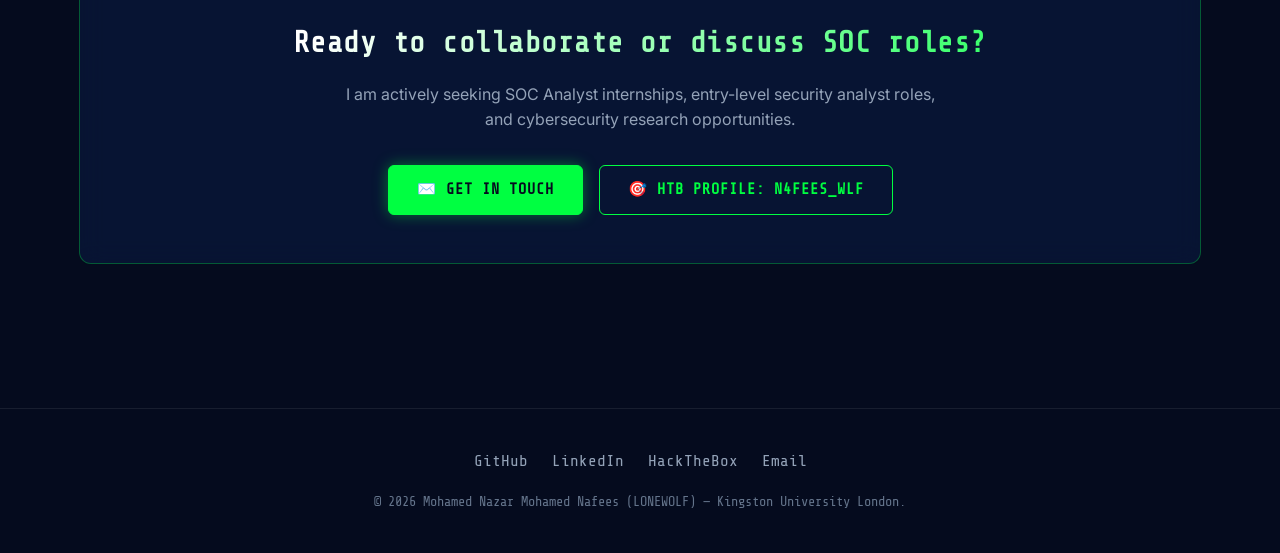
==== commit 793b4656: "corrected the minor content corrections" ====
--- a/index.html
+++ b/index.html
@@ -58,7 +58,7 @@
           <a href="projects.html" class="btn btn-primary">⚡ Explore Projects</a>
           <a href="blog.html" class="btn btn-outline">📡 Field Reports</a>
           <a href="contact.html" class="btn btn-secondary">Direct Contact</a>
-          <a href="Assets/Docs/Nafees_Nazar_CV.docx" class="btn btn-secondary" download>📄 Download CV</a>
+          <a href="Assests/Nafees_Nazar_CV.pdf" class="btn btn-secondary" target="_blank" download>📄 Download CV</a>
         </div>
 
         <!-- Hero Stats Container -->
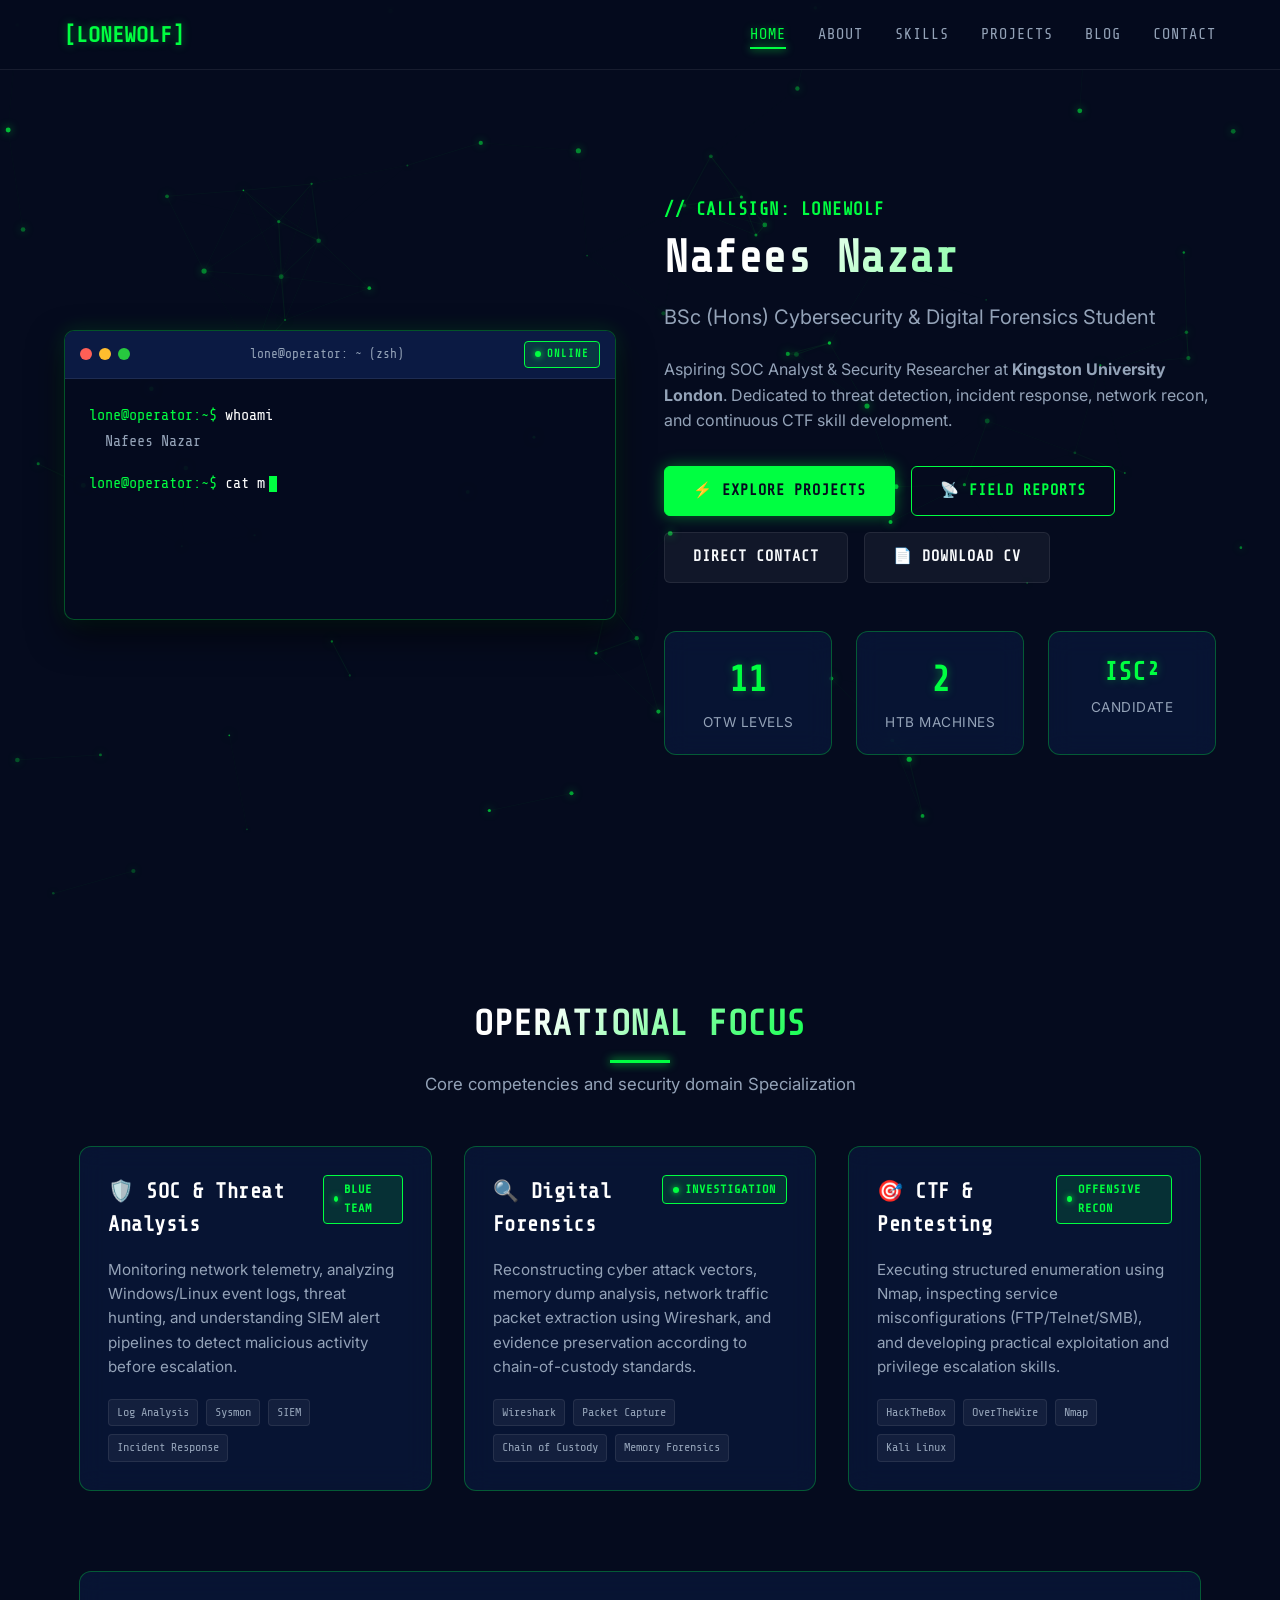
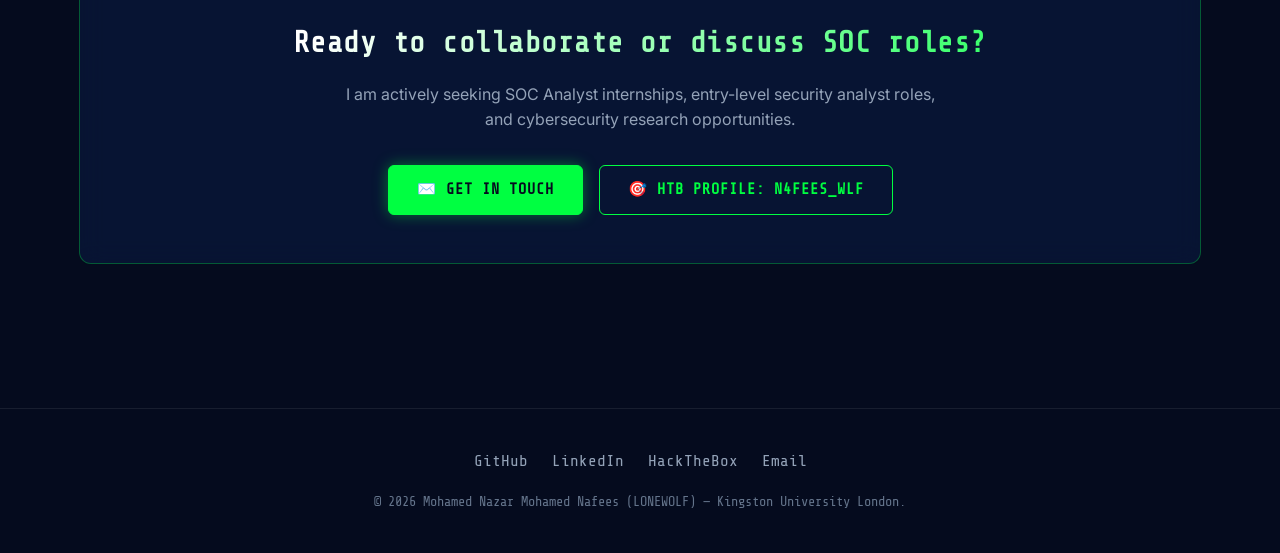
==== commit 0f0ba564: "HTB link updated" ====
--- a/index.html
+++ b/index.html
@@ -151,7 +151,7 @@
       </p>
       <div style="display: flex; justify-content: center; gap: 1rem; flex-wrap: wrap;">
         <a href="contact.html" class="btn btn-primary">✉️ Get In Touch</a>
-        <a href="https://app.hackthebox.com/profile/N4fees_WLF" target="_blank" rel="noopener" class="btn btn-outline">🎯 HTB Profile: N4fees_WLF</a>
+        <a href="https://app.hackthebox.com/users/3832758" target="_blank" rel="noopener" class="btn btn-outline">🎯 HTB Profile: N4fees_WLF</a>
       </div>
     </div>
   </section>
@@ -161,7 +161,7 @@
     <div class="footer-socials">
       <a href="https://github.com/M-Nafees-Cyber" target="_blank" rel="noopener">GitHub</a>
       <a href="https://linkedin.com/in/nafees-nazar-575b88280" target="_blank" rel="noopener">LinkedIn</a>
-      <a href="https://app.hackthebox.com/profile/N4fees_WLF" target="_blank" rel="noopener">HackTheBox</a>
+      <a href="https://app.hackthebox.com/users/3832758" target="_blank" rel="noopener">HackTheBox</a>
       <a href="mailto:nafeezasnfs@gmail.com">Email</a>
     </div>
     <p>© 2026 Mohamed Nazar Mohamed Nafees (LONEWOLF) — Kingston University London.</p>
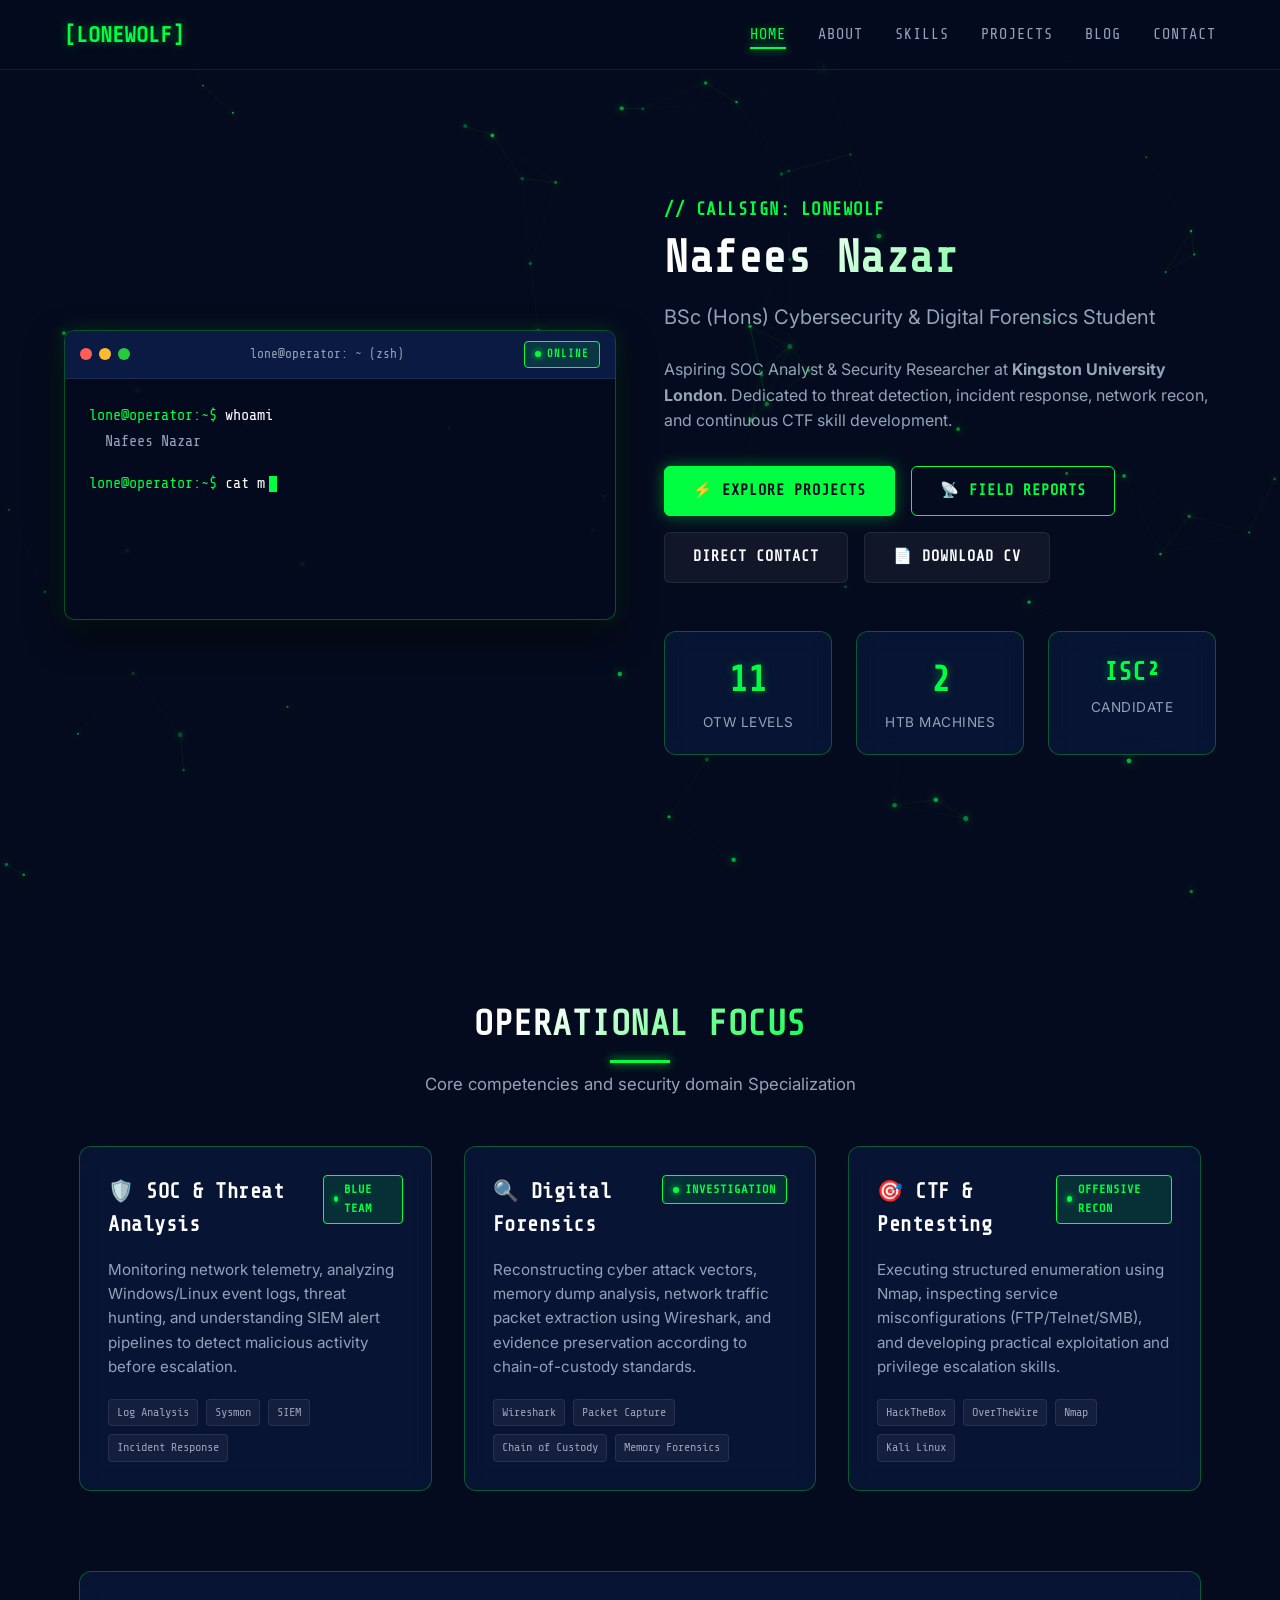
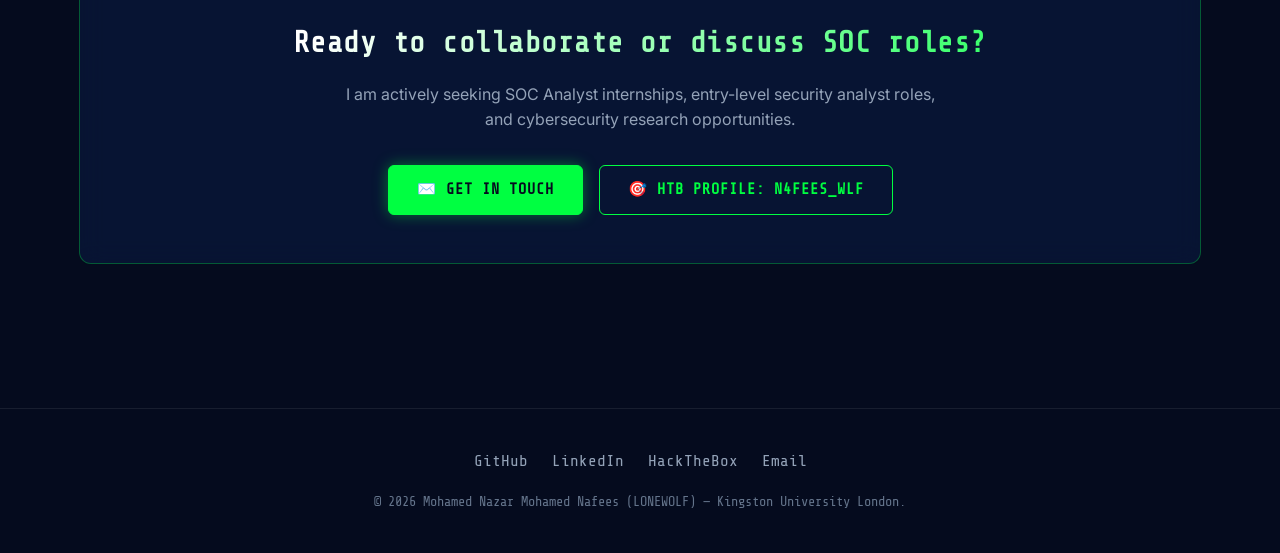
==== commit 6f4f9bae: "updated for cloudflare web Analytics" ====
--- a/index.html
+++ b/index.html
@@ -168,5 +168,10 @@
   </footer>
 
   <script src="script.js"></script>
+
+  <!-- Cloudflare Web Analytics -->
+  <script type='module' src='https://static.cloudflareinsights.com/beacon.min.js' data-cf-beacon='{"token": "0e2a13bd58694eccbddb8519fe9ebbec"}'></script>
+  <!-- End Cloudflare Web Analytics -->
+
 </body>
 </html>
--- a/style.css
+++ b/style.css
@@ -548,6 +548,10 @@
   height: 100%;
 }
 
+.project-card-wide {
+  grid-column: span 2;
+}
+
 .project-header {
   display: flex;
   justify-content: space-between;
@@ -987,6 +991,10 @@
   
   .blog-grid {
     grid-template-columns: 1fr;
+  }
+
+  .project-card-wide {
+    grid-column: auto;
   }
   
   .hamburger {
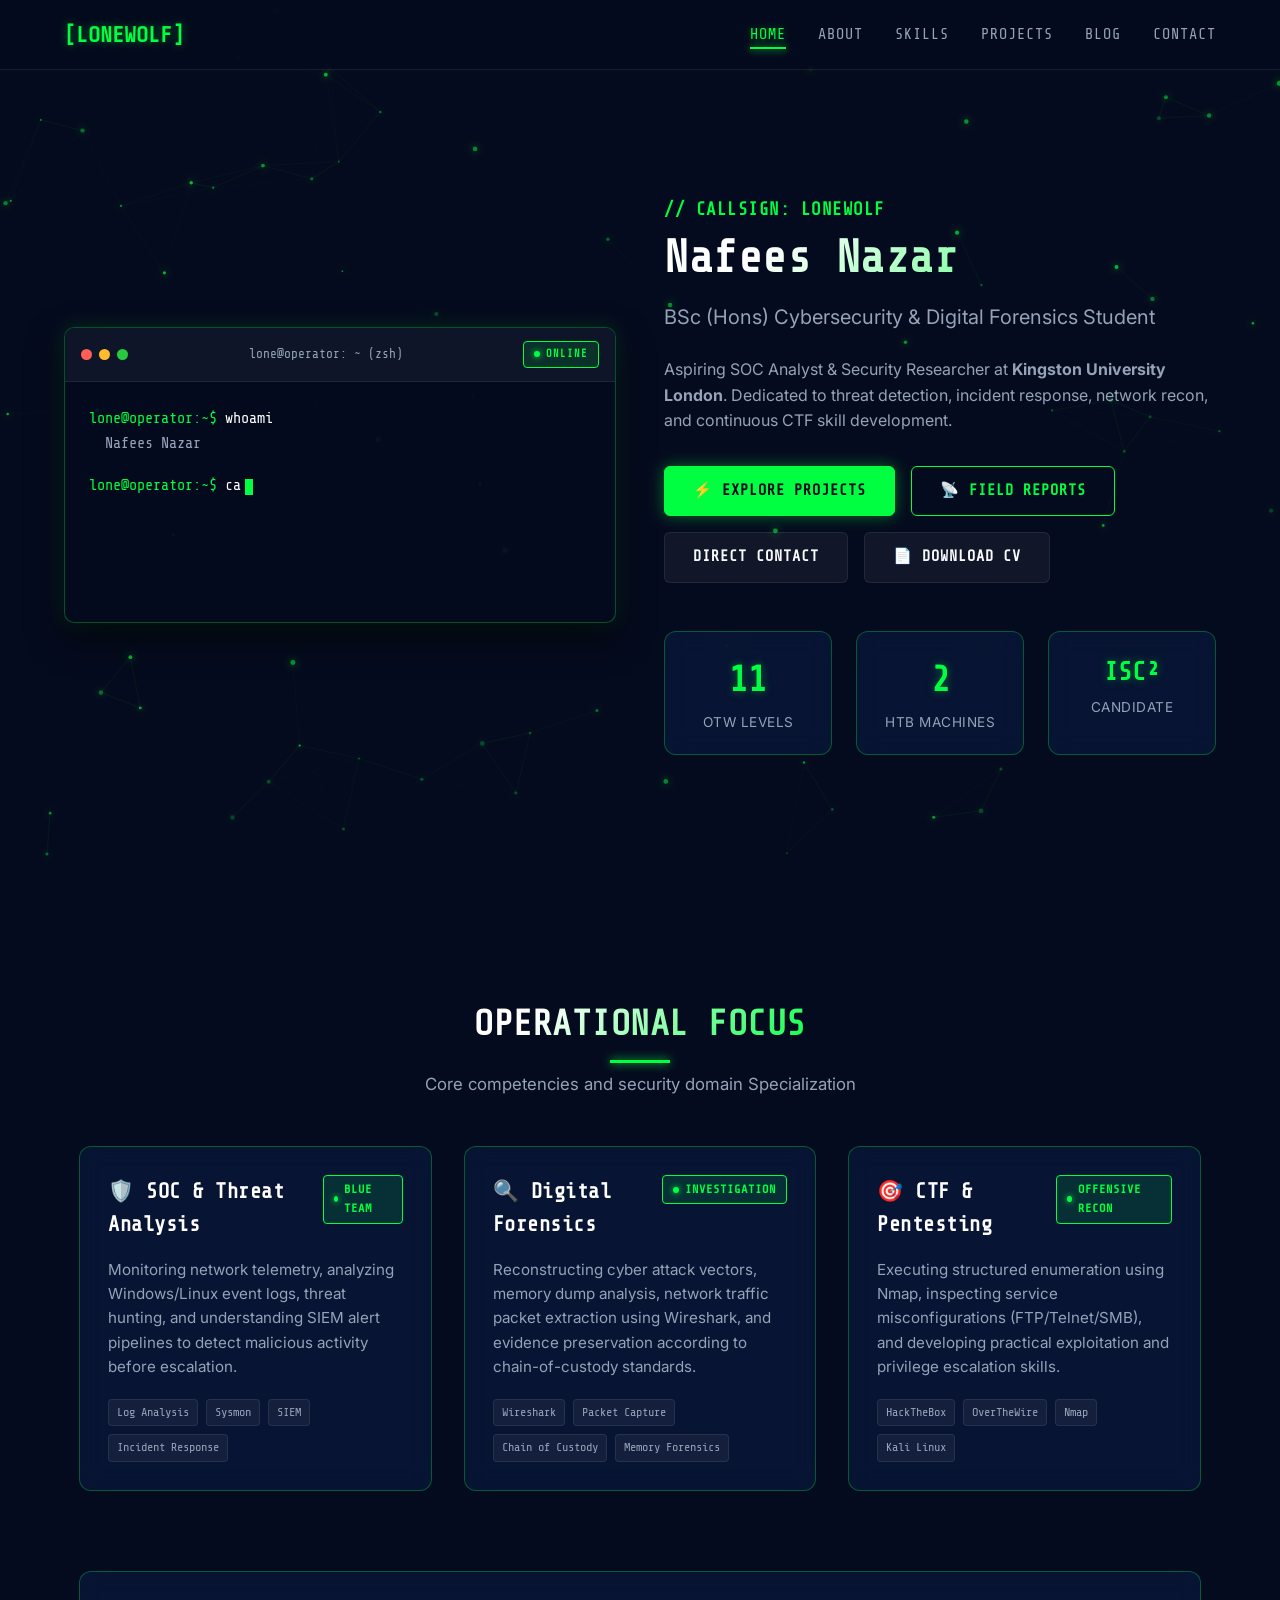
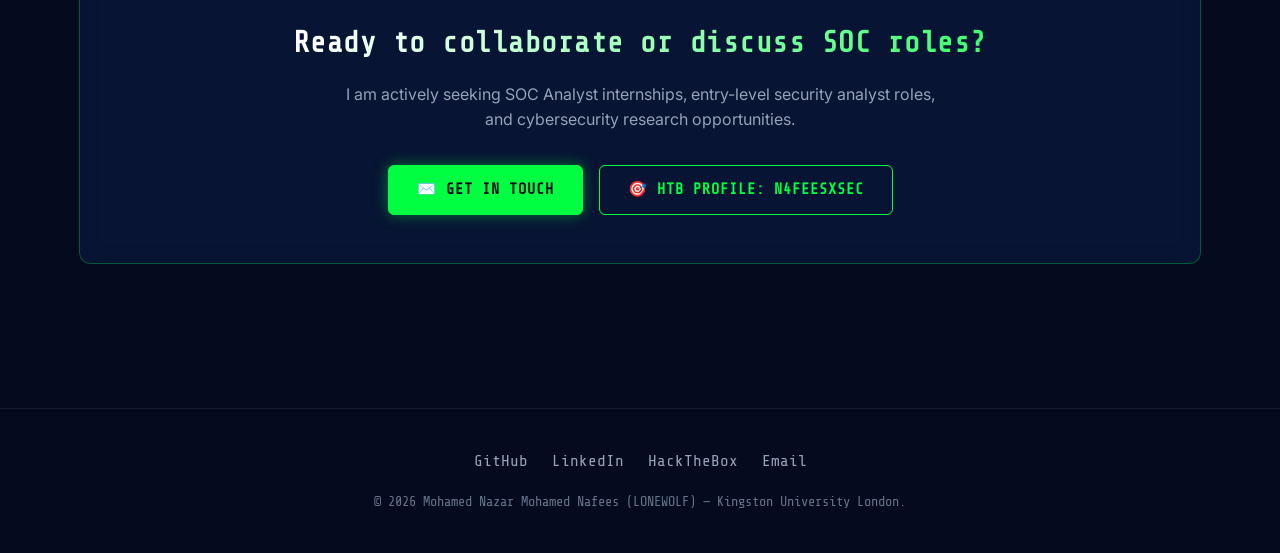
==== commit 84a3566e: "CyberSurvivors Ep 1 uploaded" ====
--- a/index.html
+++ b/index.html
@@ -151,7 +151,7 @@
       </p>
       <div style="display: flex; justify-content: center; gap: 1rem; flex-wrap: wrap;">
         <a href="contact.html" class="btn btn-primary">✉️ Get In Touch</a>
-        <a href="https://app.hackthebox.com/users/3832758" target="_blank" rel="noopener" class="btn btn-outline">🎯 HTB Profile: N4fees_WLF</a>
+        <a href="https://app.hackthebox.com/users/3832758" target="_blank" rel="noopener" class="btn btn-outline">🎯 HTB Profile: N4feesXSec</a>
       </div>
     </div>
   </section>
--- a/style.css
+++ b/style.css
@@ -652,6 +652,12 @@
   cursor: pointer;
 }
 
+.blog-card-link {
+  display: block;
+  text-decoration: none;
+  color: inherit;
+}
+
 .blog-card-meta {
   display: flex;
   justify-content: space-between;
@@ -680,6 +686,50 @@
   justify-content: space-between;
   align-items: center;
   margin-top: auto;
+}
+
+.blog-outro-card {
+  grid-column: 1 / -1;
+  max-width: 860px;
+  margin: 0 auto;
+  text-align: center;
+  padding: 2rem 1.75rem;
+  border-color: rgba(0, 255, 65, 0.65);
+  box-shadow: 0 0 28px rgba(0, 255, 65, 0.12), inset 0 0 20px rgba(0, 255, 65, 0.04);
+  background: rgba(9, 20, 36, 0.78);
+}
+
+.outro-meta {
+  justify-content: center;
+  gap: 1rem;
+  margin-bottom: 1rem;
+}
+
+.blog-outro-card .blog-card-title {
+  margin-bottom: 1rem;
+}
+
+.blog-outro-card .blog-card-excerpt {
+  margin: 0 auto 1rem;
+  max-width: 680px;
+  font-size: 1rem;
+  line-height: 1.8;
+}
+
+.outro-signoff {
+  margin: 1rem 0 0.5rem;
+  color: var(--accent-green);
+  font-size: 1.15rem;
+  font-weight: 700;
+  letter-spacing: 0.04em;
+}
+
+.outro-footer-note {
+  margin: 0 auto;
+  max-width: 700px;
+  color: var(--text-muted);
+  font-size: 0.84rem;
+  line-height: 1.7;
 }
 
 .blog-placeholder-banner {
@@ -690,6 +740,536 @@
   border-radius: 8px;
   color: var(--text-muted);
   font-family: var(--font-mono);
+}
+
+/* Blog Post Page */
+.blog-post-page {
+  padding-top: 8rem;
+}
+
+.blog-post-container {
+  width: min(980px, 100%);
+  margin: 0 auto;
+  background: rgba(13, 31, 78, 0.42);
+  border: 1px solid var(--border-neon);
+  border-radius: 18px;
+  padding: 2.25rem 2.25rem 2.75rem;
+  position: relative;
+  overflow: hidden;
+  box-shadow: 0 25px 50px rgba(5, 11, 30, 0.45), 0 0 20px rgba(0, 255, 65, 0.08);
+}
+
+.blog-post-container::before {
+  content: '';
+  position: absolute;
+  inset: 0;
+  background: linear-gradient(135deg, rgba(0, 255, 65, 0.06), transparent 30%, transparent 70%, rgba(0, 255, 65, 0.03));
+  pointer-events: none;
+}
+
+.blog-post-header,
+.blog-post-body {
+  position: relative;
+  z-index: 1;
+}
+
+.article-hero-img {
+  display: block;
+  width: 100%;
+  height: 320px;
+  object-fit: cover;
+  border-radius: 14px;
+  margin: 0 0 1.5rem;
+  border: 1px solid var(--border-neon);
+  box-shadow: 0 20px 40px rgba(0, 0, 0, 0.35);
+}
+
+.article-gif-wrapper {
+  margin: 1.25rem 0 1.5rem;
+  padding: 1rem;
+  border: 1px solid rgba(0, 255, 65, 0.2);
+  border-radius: 14px;
+  overflow: hidden;
+  background: rgba(5, 11, 30, 0.6);
+  box-shadow: 0 0 20px rgba(0, 255, 65, 0.06);
+  text-align: center;
+}
+
+.article-gif {
+  display: block;
+  width: 100%;
+  height: auto;
+  max-height: 450px;
+  object-fit: contain;
+  margin: 0 auto;
+}
+
+.blog-post-body p img.article-gif {
+  max-width: 100%;
+  height: auto;
+  margin: 1rem auto;
+  border-radius: 12px;
+}
+
+.gif-caption {
+  padding: 0.75rem 1rem 1rem;
+  color: var(--text-muted);
+  font-size: 0.9rem;
+  text-align: center;
+}
+
+.terminal-box {
+  margin: 1.4rem 0 1.5rem;
+  background: rgba(5, 11, 30, 0.88);
+  border: 1px solid rgba(0, 255, 65, 0.35);
+  border-radius: 12px;
+  overflow: hidden;
+  box-shadow: 0 15px 35px rgba(0, 0, 0, 0.32), 0 0 18px rgba(0, 255, 65, 0.08);
+}
+
+.terminal-header {
+  display: flex;
+  align-items: center;
+  gap: 0.55rem;
+  padding: 0.8rem 1rem;
+  background: rgba(15, 23, 42, 0.95);
+  border-bottom: 1px solid var(--border-light);
+  font-family: var(--font-mono);
+  font-size: 0.75rem;
+  color: var(--text-muted);
+}
+
+.dot {
+  width: 11px;
+  height: 11px;
+  display: inline-block;
+  border-radius: 50%;
+}
+
+.dot.red,
+.dot-red { background: #ff5f56; }
+.dot.yellow,
+.dot-yellow { background: #ffbd2e; }
+.dot.green,
+.dot-green { background: #27c93f; }
+
+.terminal-box .title {
+  margin-left: 0.5rem;
+  font-size: 0.78rem;
+}
+
+.terminal-box pre {
+  margin: 0;
+  padding: 1rem 1.1rem 1.2rem;
+  overflow-x: auto;
+  background: rgba(5, 11, 30, 0.9);
+}
+
+.terminal-box code {
+  color: var(--accent-green);
+  font-family: var(--font-mono);
+  font-size: 0.84rem;
+  line-height: 1.7;
+}
+
+.callout-box {
+  margin: 1.5rem 0;
+  padding: 1rem 1.2rem;
+  border-radius: 12px;
+  border: 1px solid transparent;
+  background: rgba(255, 255, 255, 0.02);
+  font-size: 1rem;
+  line-height: 1.7;
+}
+
+.callout-box.warning {
+  border-color: rgba(255, 184, 70, 0.6);
+  background: rgba(255, 184, 70, 0.08);
+  box-shadow: 0 0 18px rgba(255, 184, 70, 0.1);
+}
+
+.callout-box.info {
+  border-color: rgba(0, 229, 255, 0.6);
+  background: rgba(0, 229, 255, 0.06);
+  box-shadow: 0 0 18px rgba(0, 229, 255, 0.08);
+}
+
+.article-footer-actions {
+  display: flex;
+  flex-wrap: wrap;
+  align-items: center;
+  justify-content: space-between;
+  gap: 1rem;
+  margin-top: 2rem;
+  padding-top: 1.25rem;
+  border-top: 1px solid var(--border-light);
+}
+
+.back-link,
+.next-link {
+  color: var(--accent-green);
+  text-decoration: none;
+  font-family: var(--font-mono);
+  font-size: 0.85rem;
+  transition: opacity var(--transition-fast);
+}
+
+.back-link:hover,
+.next-link:hover {
+  opacity: 0.8;
+}
+
+.article-footer-actions .like-btn {
+  display: inline-flex;
+  align-items: center;
+  gap: 0.5rem;
+  background: rgba(0, 255, 65, 0.08);
+  border: 1px solid rgba(0, 255, 65, 0.35);
+  border-radius: 999px;
+  color: var(--accent-green);
+  font-family: var(--font-mono);
+  font-size: 0.8rem;
+  padding: 0.7rem 1rem;
+  cursor: pointer;
+  transition: transform var(--transition-fast), box-shadow var(--transition-fast);
+}
+
+.article-footer-actions .like-btn:hover {
+  transform: translateY(-1px);
+  box-shadow: 0 0 12px rgba(0, 255, 65, 0.12);
+}
+
+.article-footer-actions .like-btn.liked {
+  background: rgba(255, 82, 82, 0.08);
+  border-color: rgba(255, 82, 82, 0.4);
+  color: #ff8c8c;
+}
+
+.blog-post-breadcrumbs {
+  display: flex;
+  align-items: center;
+  gap: 0.75rem;
+  font-family: var(--font-mono);
+  font-size: 0.8rem;
+  color: var(--text-muted);
+  margin-bottom: 1rem;
+}
+
+.blog-post-breadcrumbs a {
+  color: var(--accent-green);
+  text-decoration: none;
+}
+
+.blog-post-header .badge {
+  margin-bottom: 1rem;
+}
+
+.blog-post-header h1 {
+  font-size: clamp(2rem, 4vw, 3rem);
+  line-height: 1.2;
+  margin-bottom: 1rem;
+  color: #FFFFFF;
+}
+
+.blog-post-meta {
+  display: flex;
+  flex-wrap: wrap;
+  gap: 1rem;
+  padding-top: 0.75rem;
+  border-top: 1px solid var(--border-light);
+  color: var(--text-muted);
+  font-family: var(--font-mono);
+  font-size: 0.8rem;
+}
+
+.blog-post-body {
+  margin-top: 2.25rem;
+}
+
+.blog-post-body > section {
+  margin-bottom: 2.2rem;
+}
+
+.blog-post-body h2,
+.blog-post-body h3 {
+  margin: 0 0 1rem 0;
+  color: #FFFFFF;
+  line-height: 1.35;
+}
+
+.blog-post-body h2 {
+  font-size: clamp(1.5rem, 2vw, 2rem);
+}
+
+.blog-post-body h3 {
+  font-size: 1.2rem;
+  color: var(--accent-green);
+}
+
+.blog-post-body p,
+.blog-post-body li,
+.article-footer p {
+  color: var(--text-muted);
+  font-size: 1.08rem;
+  line-height: 1.9;
+}
+
+.blog-post-body p {
+  margin-bottom: 1rem;
+}
+
+.lead-paragraph {
+  font-size: 1.08rem;
+  color: #E2E8F0;
+}
+
+.blog-post-body strong {
+  color: #FFFFFF;
+}
+
+.blog-post-body code {
+  background: rgba(5, 11, 30, 0.7);
+  border: 1px solid var(--border-light);
+  border-radius: 6px;
+  padding: 0.2rem 0.45rem;
+  color: var(--accent-green);
+  font-family: var(--font-mono);
+  font-size: 0.82rem;
+}
+
+.blog-post-body ol,
+.blog-post-body ul {
+  margin: 0 0 1rem 1.3rem;
+  padding-left: 0.5rem;
+}
+
+.blog-post-body li + li {
+  margin-top: 0.65rem;
+}
+
+.checklist {
+  list-style: none;
+  margin: 1.25rem 0;
+  padding: 0;
+}
+
+.checklist li {
+  display: flex;
+  align-items: flex-start;
+  gap: 0.8rem;
+  background: rgba(255, 255, 255, 0.02);
+  border: 1px solid var(--border-light);
+  border-radius: 10px;
+  padding: 0.8rem 0.9rem;
+  margin: 0.8rem 0;
+}
+
+.check-box {
+  width: 22px;
+  height: 22px;
+  min-width: 22px;
+  background: rgba(0, 255, 65, 0.08);
+  border: 1px solid rgba(0, 255, 65, 0.75);
+  border-radius: 6px;
+  display: inline-flex;
+  align-items: center;
+  justify-content: center;
+  color: var(--accent-green);
+  font-family: var(--font-mono);
+  font-size: 0.8rem;
+  box-shadow: 0 0 8px rgba(0, 255, 65, 0.2);
+}
+
+.highlight-callout {
+  margin: 1.5rem 0;
+  padding: 1.2rem 1.2rem 1.2rem 1.2rem;
+  border-left: 3px solid var(--accent-green);
+  border-radius: 0 10px 10px 0;
+  background: rgba(0, 255, 65, 0.05);
+  box-shadow: inset 0 0 0 1px rgba(0, 255, 65, 0.18), 0 0 20px rgba(0, 255, 65, 0.08);
+}
+
+.highlight-callout p {
+  margin: 0;
+  font-size: 1.15rem;
+  color: #F8FAFC;
+  font-weight: 600;
+}
+
+.example-list {
+  list-style: none;
+  margin: 1rem 0 1.5rem 0;
+  padding: 0;
+}
+
+.example-list li {
+  margin: 0.8rem 0;
+  padding: 0.85rem 1rem;
+  background: rgba(5, 11, 30, 0.55);
+  border: 1px solid var(--border-light);
+  border-radius: 10px;
+}
+
+.list-tag {
+  display: inline-block;
+  font-family: var(--font-mono);
+  font-size: 0.72rem;
+  letter-spacing: 0.08em;
+  text-transform: uppercase;
+  border-radius: 999px;
+  padding: 0.2rem 0.6rem;
+  margin-right: 0.5rem;
+}
+
+.list-tag.weak {
+  background: rgba(239, 68, 68, 0.1);
+  color: #fca5a5;
+  border: 1px solid rgba(239, 68, 68, 0.4);
+}
+
+.list-tag.strong {
+  background: rgba(0, 255, 65, 0.08);
+  color: var(--accent-green);
+  border: 1px solid rgba(0, 255, 65, 0.5);
+}
+
+.table-wrap {
+  width: 100%;
+  overflow-x: auto;
+  margin: 1.5rem 0;
+  border: 1px solid var(--border-light);
+  border-radius: 12px;
+  background: rgba(5, 11, 30, 0.45);
+}
+
+table {
+  width: 100%;
+  border-collapse: collapse;
+  min-width: 640px;
+}
+
+thead th {
+  background: rgba(0, 255, 65, 0.08);
+  color: #FFFFFF;
+  font-family: var(--font-mono);
+  font-size: 0.82rem;
+  text-transform: uppercase;
+  letter-spacing: 0.08em;
+  padding: 0.9rem 1rem;
+  border-bottom: 1px solid var(--border-neon);
+}
+
+tbody td {
+  padding: 0.9rem 1rem;
+  color: var(--text-muted);
+  border-bottom: 1px solid rgba(255, 255, 255, 0.06);
+}
+
+tbody tr:nth-child(even) {
+  background: rgba(255, 255, 255, 0.02);
+}
+
+.table-note {
+  color: var(--text-dark);
+  font-style: italic;
+}
+
+.coming-up-box {
+  background: rgba(5, 11, 30, 0.7);
+  border: 1px solid var(--border-neon);
+  border-radius: 12px;
+  padding: 1.25rem 1.25rem 0.5rem;
+  box-shadow: 0 0 18px rgba(0, 255, 65, 0.06);
+}
+
+.coming-up-box h3 {
+  margin-bottom: 0.75rem;
+}
+
+.article-footer {
+  margin-top: 2rem;
+  padding-top: 1.25rem;
+  border-top: 1px solid var(--border-light);
+}
+
+.blog-outro-card {
+  margin: 2rem auto 1.5rem;
+  max-width: 860px;
+  text-align: center;
+  padding: 2rem 1.75rem;
+  border-color: rgba(0, 255, 65, 0.65);
+  box-shadow: 0 0 28px rgba(0, 255, 65, 0.12), inset 0 0 20px rgba(0, 255, 65, 0.04);
+  background: rgba(9, 20, 36, 0.78);
+}
+
+.outro-meta {
+  justify-content: center;
+  gap: 1rem;
+  margin-bottom: 1rem;
+}
+
+.blog-outro-card .blog-card-title {
+  margin-bottom: 1rem;
+}
+
+.blog-outro-card .blog-card-excerpt {
+  margin: 0 auto 1rem;
+  max-width: 680px;
+  font-size: 1rem;
+  line-height: 1.8;
+}
+
+.outro-signoff {
+  margin: 1rem 0 0.5rem;
+  color: var(--accent-green);
+  font-size: 1.15rem;
+  font-weight: 700;
+  letter-spacing: 0.04em;
+}
+
+.outro-footer-note {
+  margin: 0 auto;
+  max-width: 700px;
+  color: var(--text-muted);
+  font-size: 0.84rem;
+  line-height: 1.7;
+}
+
+.outro-actions {
+  margin-top: 1.25rem;
+  display: flex;
+  justify-content: center;
+}
+
+.outro-actions .btn {
+  display: inline-flex;
+  align-items: center;
+  justify-content: center;
+  min-width: 210px;
+  padding: 0.8rem 1.2rem;
+  border-radius: 999px;
+  font-family: var(--font-mono);
+  font-size: 0.85rem;
+  text-decoration: none;
+  background: rgba(0, 255, 65, 0.08);
+  border: 1px solid rgba(0, 255, 65, 0.5);
+  color: var(--accent-green);
+  box-shadow: 0 0 18px rgba(0, 255, 65, 0.08);
+}
+
+@media (max-width: 768px) {
+  .blog-post-container {
+    padding: 1.5rem 1rem 2rem;
+  }
+
+  .blog-post-meta {
+    flex-direction: column;
+    gap: 0.5rem;
+  }
+
+  .blog-post-breadcrumbs {
+    flex-wrap: wrap;
+  }
 }
 
 /* Skills Page (skills.html) */
@@ -1019,3 +1599,95 @@
     left: 0;
   }
 }
+
+/*
+  GLOBAL PERFORMANCE OPTIMIZATION
+  This stylesheet is shared across the entire portfolio, so these fixes apply to every page.
+  Purpose: reduce mobile scroll lag, remove unnecessary heavy blur effects, and improve GIF/image rendering on small screens.
+*/
+
+/* --- MOBILE PERFORMANCE OPTIMIZATION & MEDIA FIXES --- */
+@media (max-width: 768px) {
+  /* 1. Disable heavy GPU blur on mobile screens to restore smooth scrolling */
+  .navbar, 
+  .blog-outro-card, 
+  .terminal-box, 
+  .article-gif-wrapper,
+  .callout-box {
+    backdrop-filter: none !important;
+    -webkit-backdrop-filter: none !important;
+    background-color: rgba(5, 11, 30, 0.95) !important;
+  }
+
+  /* 2. Reduce heavy glowing shadows on mobile devices */
+  .blog-full-card,
+  .blog-outro-card,
+  .terminal-box,
+  .skill-card {
+    box-shadow: 0 4px 10px rgba(0, 0, 0, 0.5) !important;
+  }
+
+  /* 3. Enable smooth native touch scrolling */
+  html {
+    scroll-behavior: smooth;
+    -webkit-overflow-scrolling: touch;
+  }
+}
+
+/* --- Responsive GIF & Image Wrapper Fixes --- */
+.article-gif-wrapper {
+  margin: 1.25rem 0 1.5rem;
+  border: 1px solid rgba(0, 255, 65, 0.2);
+  border-radius: 14px;
+  overflow: hidden;
+  background: rgba(5, 11, 30, 0.6);
+  box-shadow: 0 0 20px rgba(0, 255, 65, 0.06);
+  text-align: center;
+  padding: 0.75rem;
+}
+
+.article-gif {
+  display: block;
+  width: 100%;
+  height: auto;
+  max-height: 450px;
+  object-fit: contain;
+  margin: 0 auto;
+  border-radius: 8px;
+}
+
+.outro-icon {
+  font-size: 2.1rem;
+  margin-bottom: 0.8rem;
+  filter: drop-shadow(0 0 12px rgba(0, 255, 65, 0.35));
+}
+
+.outro-note,
+.outro-footer-note {
+  margin: 0 auto;
+  max-width: 700px;
+  color: var(--text-muted);
+  font-size: 0.84rem;
+  line-height: 1.7;
+}
+
+.outro-actions {
+  display: flex;
+  justify-content: center;
+  align-items: center;
+  gap: 1rem;
+  flex-wrap: wrap;
+  margin-top: 1.5rem;
+}
+
+.outro-actions .btn-primary,
+.outro-actions .btn-secondary {
+  display: inline-flex;
+  align-items: center;
+  justify-content: center;
+  min-width: 210px;
+  padding: 0.8rem 1.2rem;
+  border-radius: 999px;
+  text-decoration: none;
+  transition: all var(--transition-normal);
+}
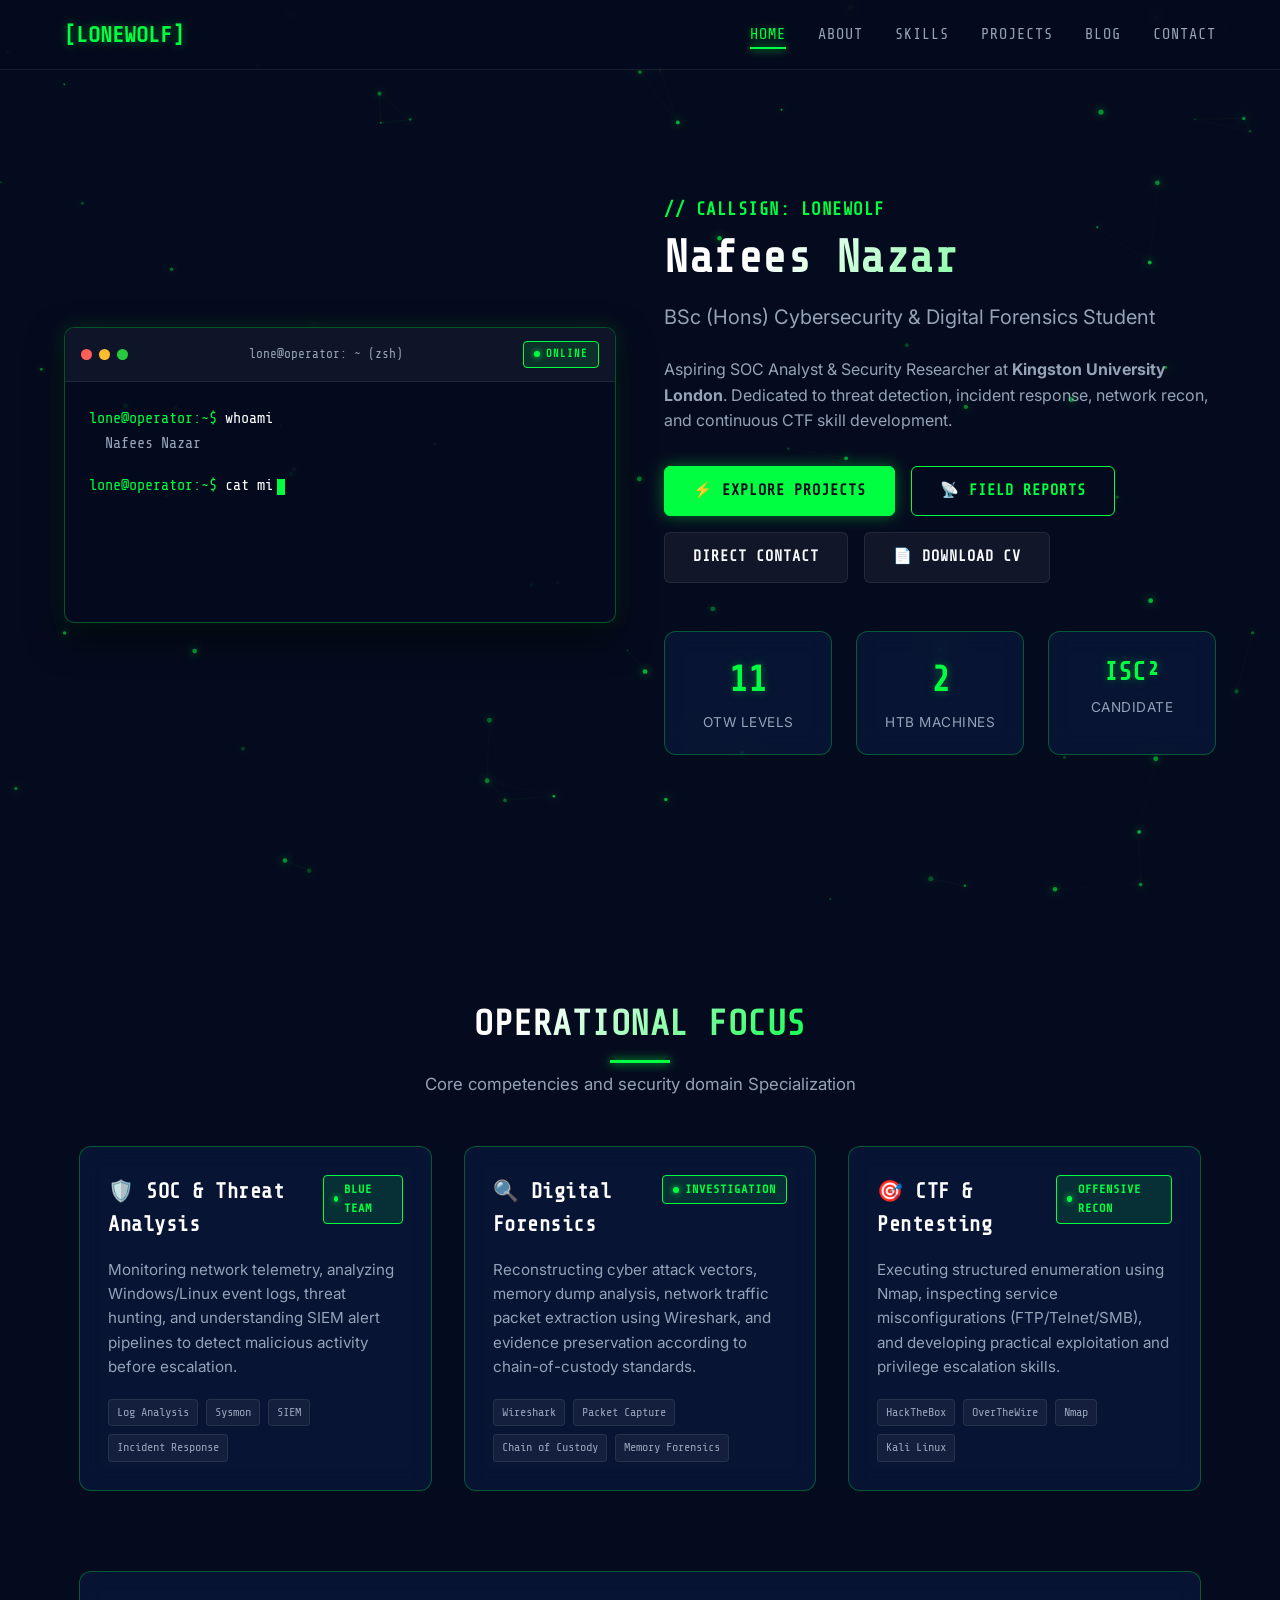
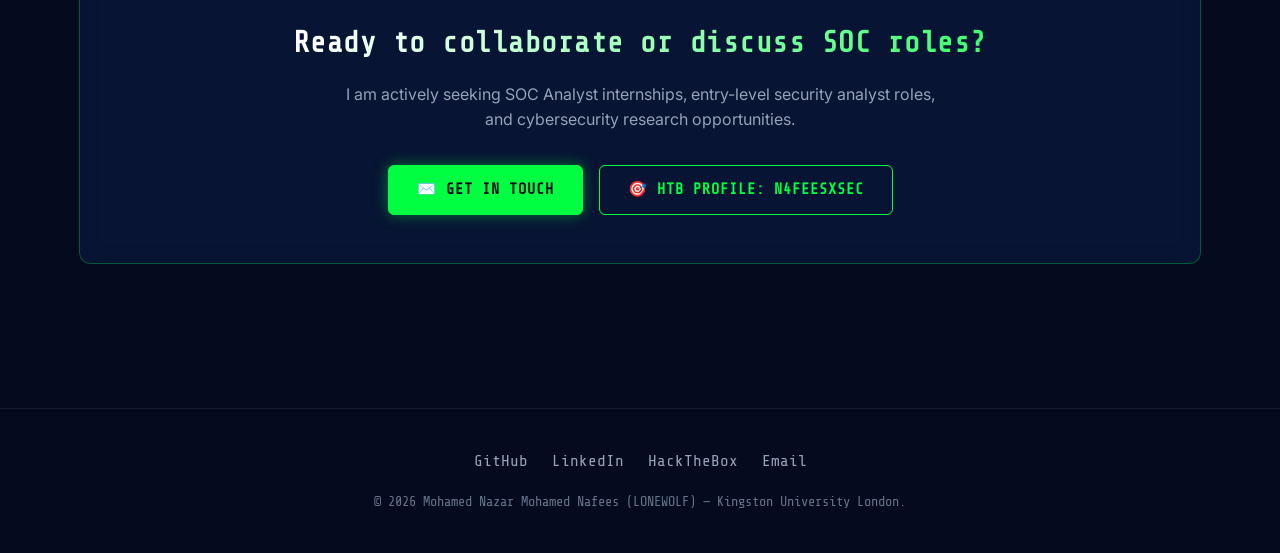
==== commit dbedc7e4: "updated meta tags" ====
--- a/index.html
+++ b/index.html
@@ -4,6 +4,11 @@
   <meta charset="UTF-8">
   <meta name="viewport" content="width=device-width, initial-scale=1.0">
   <meta name="description" content="Mohamed Nazar Mohamed Nafees (LONEWOLF) — Cybersecurity & Digital Forensics Portfolio. Aspiring SOC Analyst, CTF Player & Security Researcher.">
+  <meta property="og:title" content="LONEWOLF | Cybersecurity & SOC Portfolio">
+  <meta property="og:description" content="Field reports, CTF write-ups, and threat analysis by Mohamed Nafees (LONEWOLF) — Kingston University London.">
+  <meta property="og:type" content="website">
+  <meta property="og:url" content="https://m-nafees-cyber.github.io/My-Portofolio/">
+  <meta property="og:image" content="https://m-nafees-cyber.github.io/My-Portofolio/Assests/preview-banner.png">
   <title>LONEWOLF | Mohamed Nafees — Cybersecurity Portfolio</title>
   <link rel="stylesheet" href="style.css">
 </head>
--- a/style.css
+++ b/style.css
@@ -732,6 +732,33 @@
   line-height: 1.7;
 }
 
+.outro-actions {
+  margin-top: 1.25rem;
+  display: flex;
+  justify-content: center;
+  align-items: center;
+  flex-wrap: wrap;
+  gap: 1rem;
+}
+
+.outro-actions .btn,
+.outro-actions .btn-primary,
+.outro-actions .btn-secondary {
+  display: inline-flex;
+  align-items: center;
+  justify-content: center;
+  min-width: 210px;
+  padding: 0.8rem 1.2rem;
+  border-radius: 999px;
+  font-family: var(--font-mono);
+  font-size: 0.85rem;
+  text-decoration: none;
+  background: rgba(0, 255, 65, 0.08);
+  border: 1px solid rgba(0, 255, 65, 0.5);
+  color: var(--accent-green);
+  box-shadow: 0 0 18px rgba(0, 255, 65, 0.08);
+}
+
 .blog-placeholder-banner {
   margin-top: 4rem;
   text-align: center;
@@ -1190,71 +1217,6 @@
   margin-top: 2rem;
   padding-top: 1.25rem;
   border-top: 1px solid var(--border-light);
-}
-
-.blog-outro-card {
-  margin: 2rem auto 1.5rem;
-  max-width: 860px;
-  text-align: center;
-  padding: 2rem 1.75rem;
-  border-color: rgba(0, 255, 65, 0.65);
-  box-shadow: 0 0 28px rgba(0, 255, 65, 0.12), inset 0 0 20px rgba(0, 255, 65, 0.04);
-  background: rgba(9, 20, 36, 0.78);
-}
-
-.outro-meta {
-  justify-content: center;
-  gap: 1rem;
-  margin-bottom: 1rem;
-}
-
-.blog-outro-card .blog-card-title {
-  margin-bottom: 1rem;
-}
-
-.blog-outro-card .blog-card-excerpt {
-  margin: 0 auto 1rem;
-  max-width: 680px;
-  font-size: 1rem;
-  line-height: 1.8;
-}
-
-.outro-signoff {
-  margin: 1rem 0 0.5rem;
-  color: var(--accent-green);
-  font-size: 1.15rem;
-  font-weight: 700;
-  letter-spacing: 0.04em;
-}
-
-.outro-footer-note {
-  margin: 0 auto;
-  max-width: 700px;
-  color: var(--text-muted);
-  font-size: 0.84rem;
-  line-height: 1.7;
-}
-
-.outro-actions {
-  margin-top: 1.25rem;
-  display: flex;
-  justify-content: center;
-}
-
-.outro-actions .btn {
-  display: inline-flex;
-  align-items: center;
-  justify-content: center;
-  min-width: 210px;
-  padding: 0.8rem 1.2rem;
-  border-radius: 999px;
-  font-family: var(--font-mono);
-  font-size: 0.85rem;
-  text-decoration: none;
-  background: rgba(0, 255, 65, 0.08);
-  border: 1px solid rgba(0, 255, 65, 0.5);
-  color: var(--accent-green);
-  box-shadow: 0 0 18px rgba(0, 255, 65, 0.08);
 }
 
 @media (max-width: 768px) {
@@ -1541,7 +1503,7 @@
 .fade-in {
   opacity: 0;
   transform: translateY(20px);
-  transition: opacity 0.6s ease-out, transform 0.6s ease-out;
+  transition: opacity 0.5s ease-out, transform 0.5s ease-out;
 }
 
 .fade-in.visible {
@@ -1606,9 +1568,18 @@
   Purpose: reduce mobile scroll lag, remove unnecessary heavy blur effects, and improve GIF/image rendering on small screens.
 */
 
-/* --- MOBILE PERFORMANCE OPTIMIZATION & MEDIA FIXES --- */
+/* ==========================================================
+   MOBILE PERFORMANCE OPTIMIZATION & OUTRO STYLING
+   ========================================================== */
 @media (max-width: 768px) {
-  /* 1. Disable heavy GPU blur on mobile screens to restore smooth scrolling */
+  /* 1. Stop heavy infinite animations and transitions that drain mobile CPU */
+  *, *::before, *::after {
+    animation-iteration-count: 1 !important;
+    animation-duration: 0.001s !important;
+    transition-duration: 0.001s !important;
+  }
+
+  /* 2. Disable heavy GPU blur and reduce heavy shadows on mobile */
   .navbar, 
   .blog-outro-card, 
   .terminal-box, 
@@ -1617,20 +1588,23 @@
     backdrop-filter: none !important;
     -webkit-backdrop-filter: none !important;
     background-color: rgba(5, 11, 30, 0.95) !important;
+    box-shadow: 0 4px 10px rgba(0, 0, 0, 0.5) !important;
   }
 
-  /* 2. Reduce heavy glowing shadows on mobile devices */
   .blog-full-card,
-  .blog-outro-card,
-  .terminal-box,
   .skill-card {
     box-shadow: 0 4px 10px rgba(0, 0, 0, 0.5) !important;
   }
 
-  /* 3. Enable smooth native touch scrolling */
+  /* 3. Enable smooth native touch scrolling & solid mobile background */
   html {
     scroll-behavior: smooth;
     -webkit-overflow-scrolling: touch;
+  }
+
+  body {
+    background: #030712 !important;
+    background-image: none !important;
   }
 }
 
@@ -1656,38 +1630,9 @@
   border-radius: 8px;
 }
 
+/* --- Outro Component Styles --- */
 .outro-icon {
   font-size: 2.1rem;
   margin-bottom: 0.8rem;
   filter: drop-shadow(0 0 12px rgba(0, 255, 65, 0.35));
-}
-
-.outro-note,
-.outro-footer-note {
-  margin: 0 auto;
-  max-width: 700px;
-  color: var(--text-muted);
-  font-size: 0.84rem;
-  line-height: 1.7;
-}
-
-.outro-actions {
-  display: flex;
-  justify-content: center;
-  align-items: center;
-  gap: 1rem;
-  flex-wrap: wrap;
-  margin-top: 1.5rem;
-}
-
-.outro-actions .btn-primary,
-.outro-actions .btn-secondary {
-  display: inline-flex;
-  align-items: center;
-  justify-content: center;
-  min-width: 210px;
-  padding: 0.8rem 1.2rem;
-  border-radius: 999px;
-  text-decoration: none;
-  transition: all var(--transition-normal);
-}
+}
